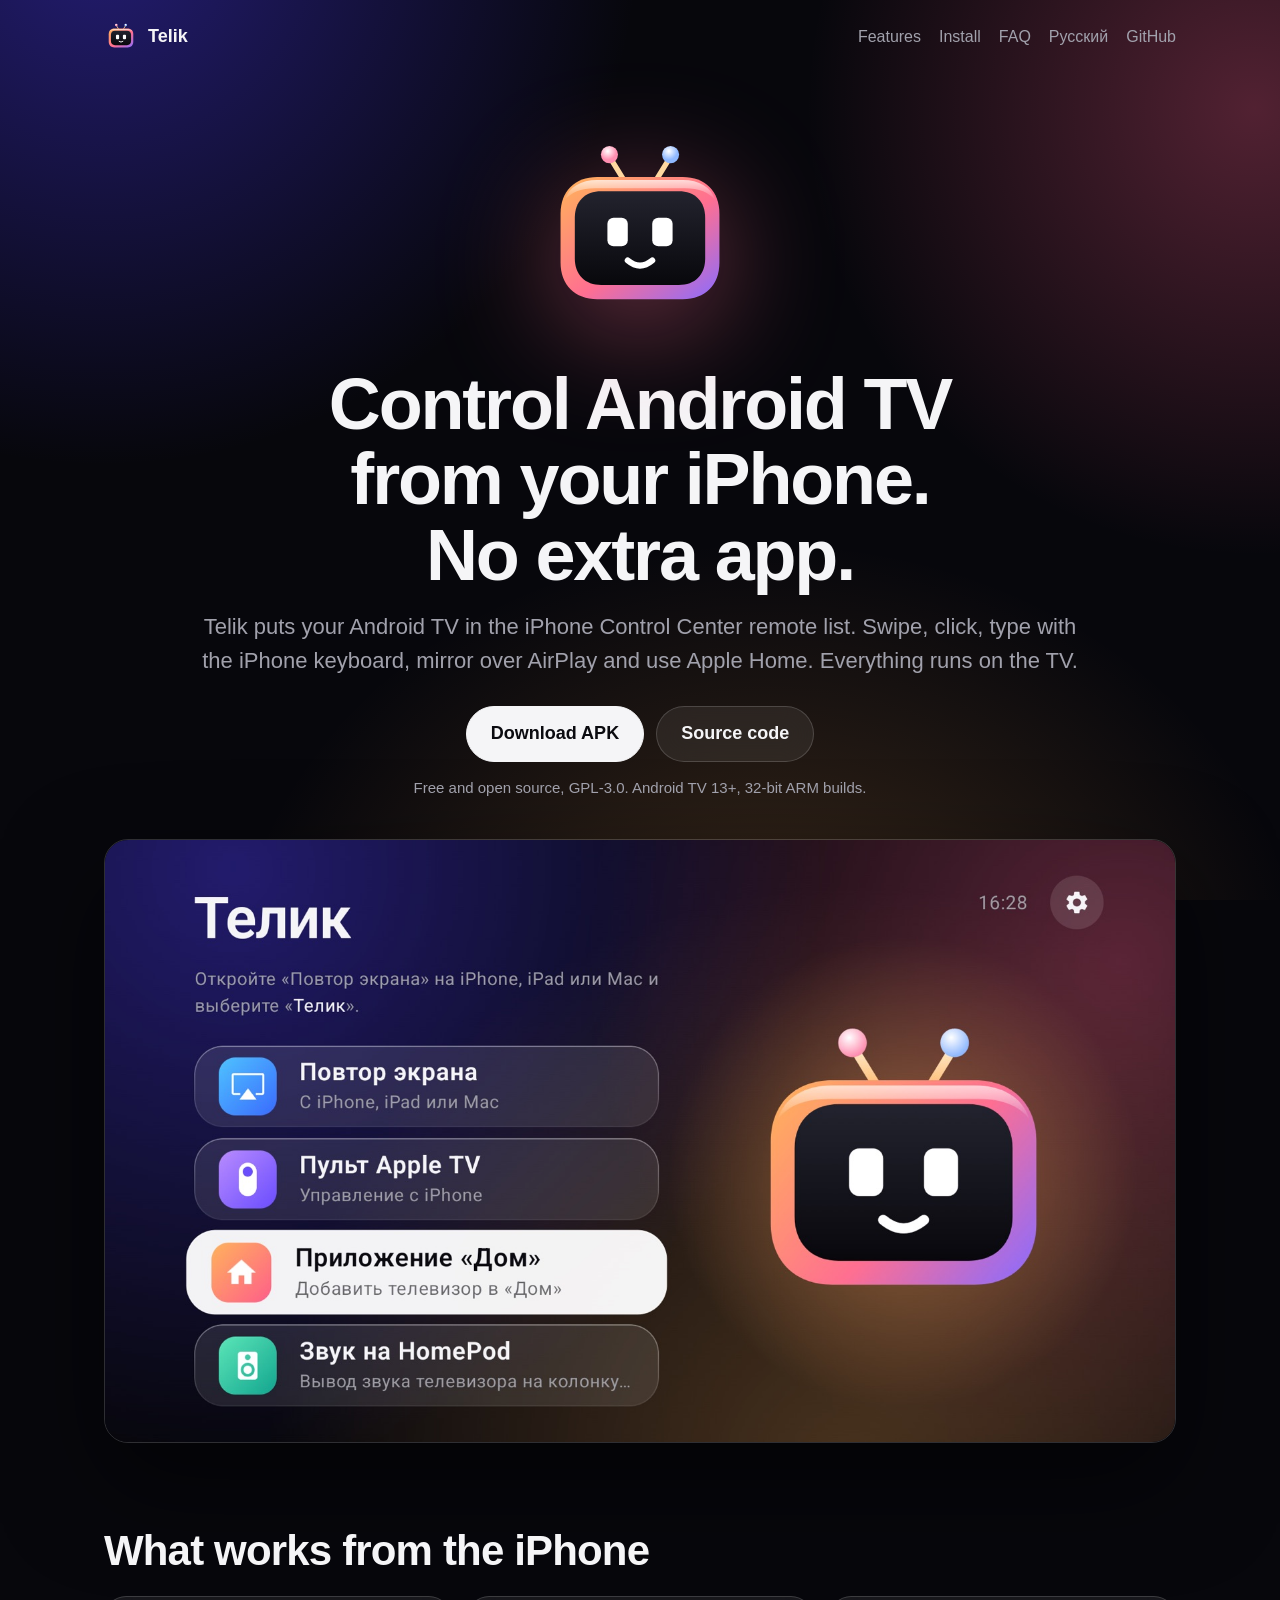
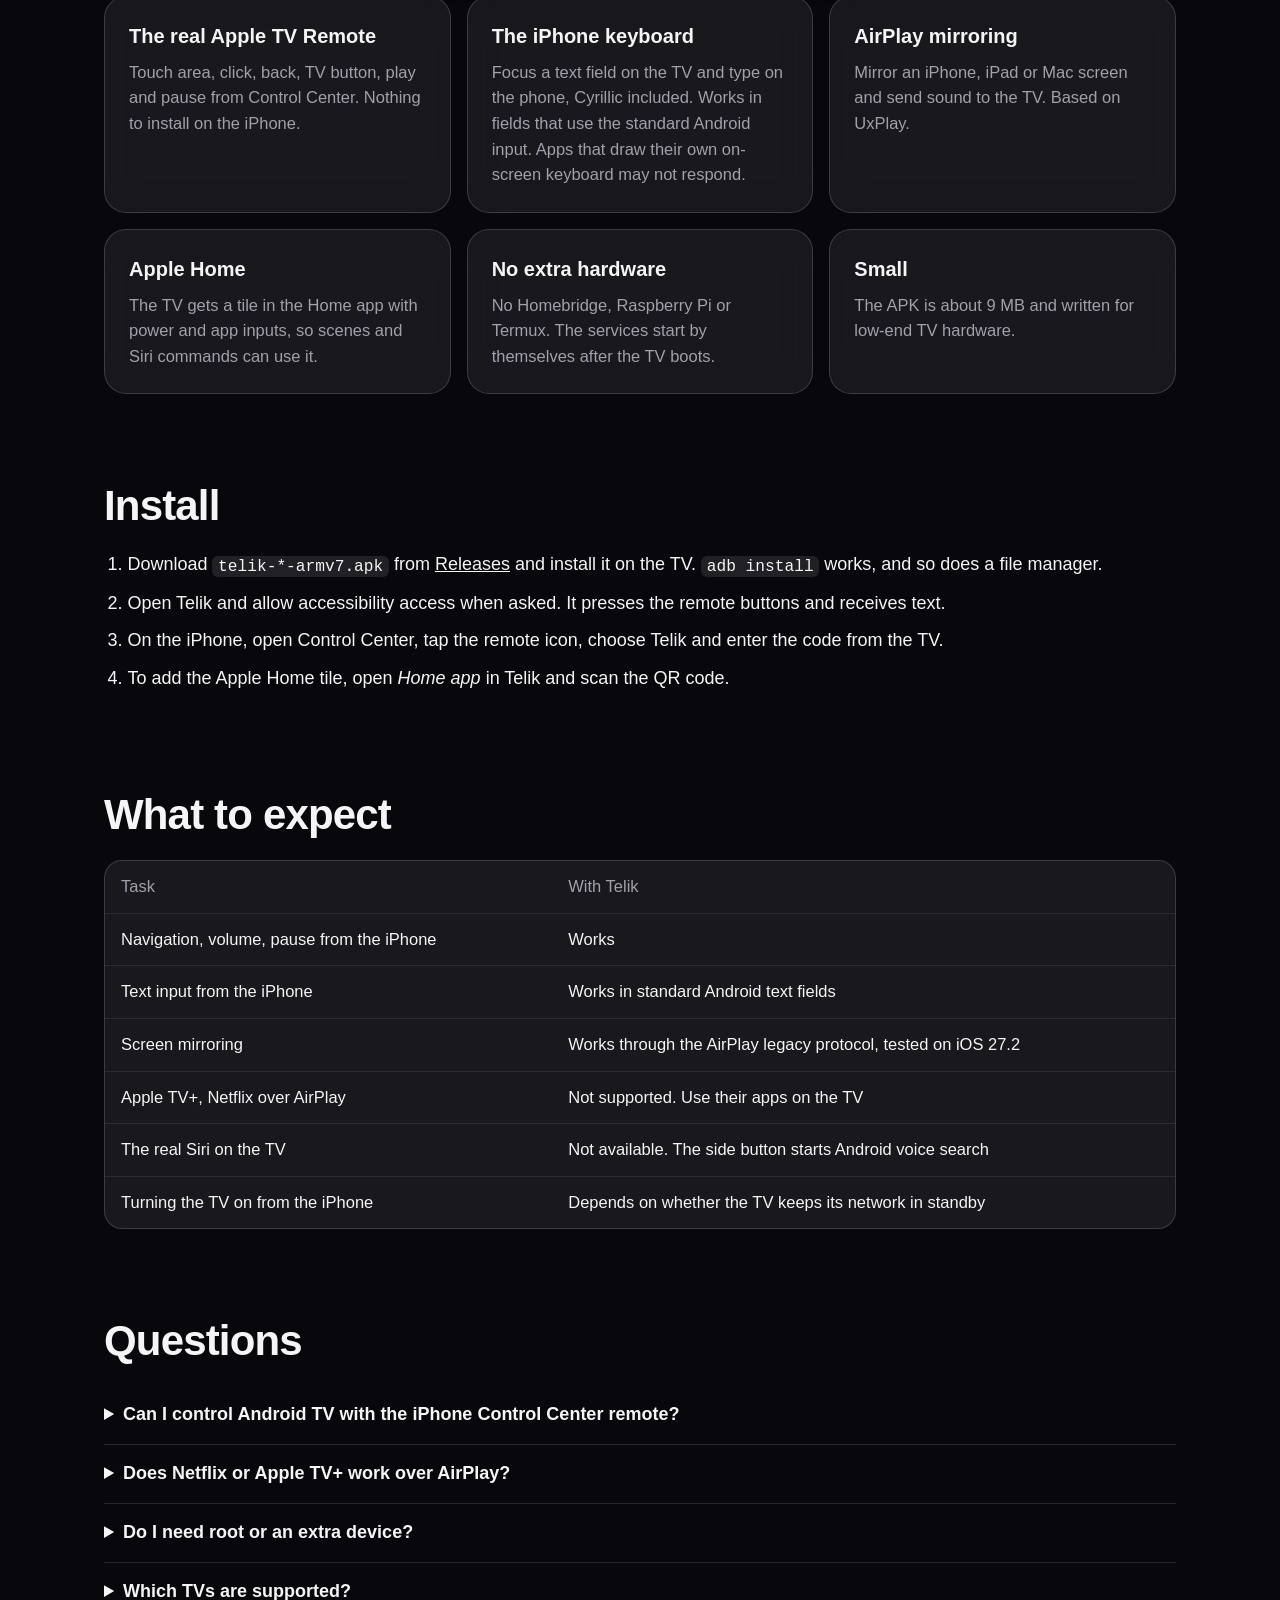
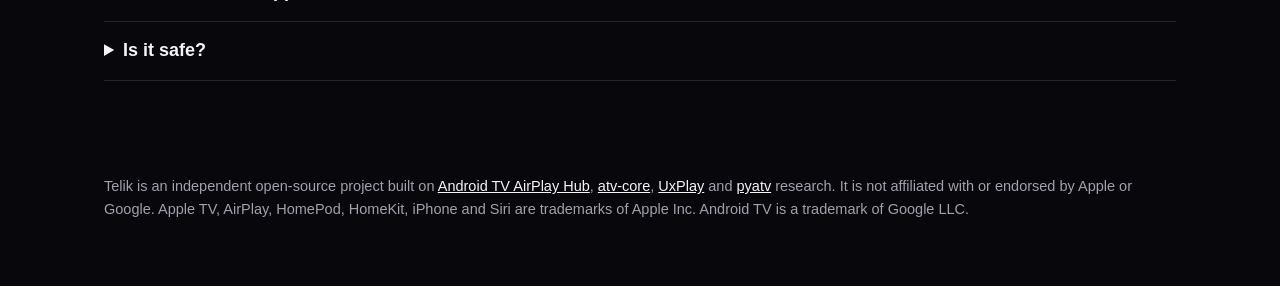
==== site/index.html @ fb1e17ef "feat: add iphone keyboard and apple home server The app receives iPhone keyboard text. A Kotlin serv" ====
<!doctype html>
<html lang="en">
<head>
<meta charset="utf-8">
<meta name="viewport" content="width=device-width, initial-scale=1">
<title>Telik: control Android TV from iPhone with the built-in Apple TV Remote</title>
<meta name="description" content="Free open-source Android TV app. Use the iPhone Control Center remote, type with the iPhone keyboard, mirror your screen over AirPlay and add the TV to Apple Home. Runs entirely on the TV, no extra hardware.">
<link rel="canonical" href="https://andrewkomkov.github.io/telik/">
<link rel="alternate" hreflang="en" href="https://andrewkomkov.github.io/telik/">
<link rel="alternate" hreflang="ru" href="https://andrewkomkov.github.io/telik/ru/">
<link rel="alternate" hreflang="x-default" href="https://andrewkomkov.github.io/telik/">
<link rel="icon" href="assets/mascot.svg" type="image/svg+xml">
<meta name="theme-color" content="#07070c">
<meta property="og:type" content="website">
<meta property="og:title" content="Telik: iPhone remote, keyboard, AirPlay and Apple Home for Android TV">
<meta property="og:description" content="One free app on the TV. No Apple TV box, no server, no iPhone app.">
<meta property="og:url" content="https://andrewkomkov.github.io/telik/">
<meta property="og:image" content="https://andrewkomkov.github.io/telik/assets/home.jpg">
<meta name="twitter:card" content="summary_large_image">
<link rel="stylesheet" href="style.css">
<script type="application/ld+json">
{
  "@context": "https://schema.org",
  "@graph": [
    {
      "@type": "SoftwareApplication",
      "name": "Telik",
      "applicationCategory": "UtilitiesApplication",
      "operatingSystem": "Android TV 13 or newer",
      "description": "Control Android TV with the built-in iPhone Apple TV Remote and keyboard, mirror over AirPlay and add the TV to Apple Home.",
      "url": "https://andrewkomkov.github.io/telik/",
      "downloadUrl": "https://github.com/andrewkomkov/telik/releases/latest",
      "license": "https://www.gnu.org/licenses/gpl-3.0.html",
      "offers": { "@type": "Offer", "price": "0", "priceCurrency": "USD" }
    },
    {
      "@type": "FAQPage",
      "mainEntity": [
        {
          "@type": "Question",
          "name": "Can I control Android TV with the iPhone Control Center remote?",
          "acceptedAnswer": { "@type": "Answer", "text": "Yes. Telik makes the TV appear in the Apple TV Remote list in iPhone Control Center. Pair once with the code on the TV screen." }
        },
        {
          "@type": "Question",
          "name": "Does Netflix or Apple TV+ work over AirPlay?",
          "acceptedAnswer": { "@type": "Answer", "text": "No. Telik does not decrypt protected video. Open those services in their own apps on the TV and control them from the iPhone remote." }
        },
        {
          "@type": "Question",
          "name": "Do I need root or an extra device?",
          "acceptedAnswer": { "@type": "Answer", "text": "No. The app runs on the TV without root, a server, Homebridge or an iPhone app." }
        }
      ]
    }
  ]
}
</script>
</head>
<body>
<div class="wrap">
  <header class="top">
    <a class="brand" href="./"><img src="assets/mascot.svg" alt="" width="34" height="34">Telik</a>
    <nav aria-label="Main">
      <a class="optional" href="#features">Features</a>
      <a class="optional" href="#install">Install</a>
      <a class="optional" href="#faq">FAQ</a>
      <a href="ru/" hreflang="ru" lang="ru">Русский</a>
      <a href="https://github.com/andrewkomkov/telik">GitHub</a>
    </nav>
  </header>

  <main>
    <div class="hero">
      <img class="mascot" src="assets/mascot.svg" alt="Telik, a smiling TV with two antennas" width="220" height="220">
      <h1>Control Android TV from your iPhone. No extra app.</h1>
      <p class="lead">Telik puts your Android TV in the iPhone Control Center remote list. Swipe, click, type with the iPhone keyboard, mirror over AirPlay and use Apple Home. Everything runs on the TV.</p>
      <div class="cta">
        <a class="button primary" href="https://github.com/andrewkomkov/telik/releases/latest">Download APK</a>
        <a class="button" href="https://github.com/andrewkomkov/telik">Source code</a>
      </div>
      <p class="note">Free and open source, GPL-3.0. Android TV 13+, 32-bit ARM builds.</p>
      <img class="shot" src="assets/home.jpg" alt="Telik home screen on a TV: Screen Mirroring, Apple TV Remote, Home app and HomePod sound" width="1600" height="900">
    </div>

    <section id="features">
      <h2>What works from the iPhone</h2>
      <div class="grid">
        <article class="card"><h3>The real Apple TV Remote</h3><p>Touch area, click, back, TV button, play and pause from Control Center. Nothing to install on the iPhone.</p></article>
        <article class="card"><h3>The iPhone keyboard</h3><p>Focus a text field on the TV and type on the phone, Cyrillic included. Works in fields that use the standard Android input. Apps that draw their own on-screen keyboard may not respond.</p></article>
        <article class="card"><h3>AirPlay mirroring</h3><p>Mirror an iPhone, iPad or Mac screen and send sound to the TV. Based on UxPlay.</p></article>
        <article class="card"><h3>Apple Home</h3><p>The TV gets a tile in the Home app with power and app inputs, so scenes and Siri commands can use it.</p></article>
        <article class="card"><h3>No extra hardware</h3><p>No Homebridge, Raspberry Pi or Termux. The services start by themselves after the TV boots.</p></article>
        <article class="card"><h3>Small</h3><p>The APK is about 9&nbsp;MB and written for low-end TV hardware.</p></article>
      </div>
    </section>

    <section id="install">
      <h2>Install</h2>
      <ol class="steps">
        <li>Download <code>telik-*-armv7.apk</code> from <a href="https://github.com/andrewkomkov/telik/releases/latest">Releases</a> and install it on the TV. <code>adb install</code> works, and so does a file manager.</li>
        <li>Open Telik and allow accessibility access when asked. It presses the remote buttons and receives text.</li>
        <li>On the iPhone, open Control Center, tap the remote icon, choose Telik and enter the code from the TV.</li>
        <li>To add the Apple Home tile, open <em>Home app</em> in Telik and scan the QR code.</li>
      </ol>
    </section>

    <section id="compare">
      <h2>What to expect</h2>
      <div class="table-scroll">
        <table>
          <thead><tr><th scope="col">Task</th><th scope="col">With Telik</th></tr></thead>
          <tbody>
            <tr><td>Navigation, volume, pause from the iPhone</td><td>Works</td></tr>
            <tr><td>Text input from the iPhone</td><td>Works in standard Android text fields</td></tr>
            <tr><td>Screen mirroring</td><td>Works through the AirPlay legacy protocol, tested on iOS 27.2</td></tr>
            <tr><td>Apple TV+, Netflix over AirPlay</td><td>Not supported. Use their apps on the TV</td></tr>
            <tr><td>The real Siri on the TV</td><td>Not available. The side button starts Android voice search</td></tr>
            <tr><td>Turning the TV on from the iPhone</td><td>Depends on whether the TV keeps its network in standby</td></tr>
          </tbody>
        </table>
      </div>
    </section>

    <section id="faq">
      <h2>Questions</h2>
      <details><summary>Can I control Android TV with the iPhone Control Center remote?</summary><p>Yes. Telik makes the TV appear in the Apple TV Remote list. Pair once with the code on the TV screen.</p></details>
      <details><summary>Does Netflix or Apple TV+ work over AirPlay?</summary><p>No. Telik does not decrypt protected video. Open those services in their own apps on the TV and control them from the iPhone remote.</p></details>
      <details><summary>Do I need root or an extra device?</summary><p>No. The app runs on the TV without root, a server, Homebridge or an iPhone app.</p></details>
      <details><summary>Which TVs are supported?</summary><p>Tested on a 32-bit Dahua 4K TV with Android 14 and an iPhone on iOS 27.2. Other Android TV 13+ models should work, and reports are welcome in the issue tracker.</p></details>
      <details><summary>Is it safe?</summary><p>The source is public. Accessibility access lets the app operate the TV, so install only builds you trust. Telik has no analytics and does not need an account.</p></details>
    </section>
  </main>

  <footer>
    <p>Telik is an independent open-source project built on <a href="https://github.com/henry753951/android-tv-airplay-hub">Android TV AirPlay Hub</a>, <a href="https://github.com/corvofeng/atv-core">atv-core</a>, <a href="https://github.com/FDH2/UxPlay">UxPlay</a> and <a href="https://github.com/postlund/pyatv">pyatv</a> research. It is not affiliated with or endorsed by Apple or Google. Apple TV, AirPlay, HomePod, HomeKit, iPhone and Siri are trademarks of Apple Inc. Android TV is a trademark of Google LLC.</p>
  </footer>
</div>
</body>
</html>
---- site/style.css ----
:root {
  --bg: #07070c;
  --text: #f5f5f7;
  --muted: #a1a1ac;
  --glass: rgb(255 255 255 / 7%);
  --edge: rgb(255 255 255 / 16%);
  --accent: #ff6f91;
}

* { box-sizing: border-box; }

html { scroll-behavior: smooth; }

body {
  margin: 0;
  background:
    radial-gradient(60vw 60vw at 8% -8%, rgb(74 58 255 / 42%), transparent 70%),
    radial-gradient(50vw 50vw at 98% 12%, rgb(255 94 138 / 30%), transparent 70%),
    radial-gradient(60vw 50vw at 60% 110%, rgb(255 170 77 / 22%), transparent 70%),
    var(--bg);
  background-attachment: fixed;
  color: var(--text);
  font: 400 18px/1.55 -apple-system, BlinkMacSystemFont, "SF Pro Text", "Inter", "Segoe UI", Roboto, sans-serif;
  -webkit-font-smoothing: antialiased;
}

a { color: inherit; }

.wrap { width: min(1120px, 100%); margin: 0 auto; padding: 0 24px; }

header.top {
  display: flex;
  align-items: center;
  justify-content: space-between;
  gap: 16px;
  padding: 20px 0;
}

.brand { display: flex; align-items: center; gap: 10px; font-weight: 650; text-decoration: none; }
.brand img { width: 34px; height: 34px; }

.top nav { display: flex; gap: 18px; color: var(--muted); font-size: 16px; }
.top nav a { text-decoration: none; }
.top nav a:hover, .top nav a:focus-visible { color: var(--text); }

.hero { padding: 48px 0 32px; text-align: center; }
.hero .mascot { width: min(220px, 50vw); filter: drop-shadow(0 24px 60px rgb(255 111 145 / 45%)); }

h1 {
  margin: 16px auto 16px;
  max-width: 17ch;
  font-size: clamp(38px, 7vw, 72px);
  line-height: 1.05;
  font-weight: 700;
  letter-spacing: -0.03em;
  text-wrap: balance;
}

.lead { max-width: 40em; margin: 0 auto 28px; color: var(--muted); font-size: clamp(18px, 2.3vw, 22px); text-wrap: pretty; }

.cta { display: flex; flex-wrap: wrap; justify-content: center; gap: 12px; }

.button {
  display: inline-block;
  padding: 13px 24px;
  border-radius: 999px;
  border: 1px solid var(--edge);
  background: var(--glass);
  font-weight: 600;
  text-decoration: none;
  backdrop-filter: blur(16px);
}

.button.primary { background: var(--text); border-color: var(--text); color: #0b0b10; }
.button:hover, .button:focus-visible { transform: scale(1.03); }

.note { margin-top: 14px; color: var(--muted); font-size: 15px; }

.shot {
  display: block;
  width: 100%;
  height: auto;
  margin: 40px 0 8px;
  border-radius: 24px;
  border: 1px solid var(--edge);
  box-shadow: 0 40px 100px rgb(0 0 0 / 55%);
}

section { padding: 44px 0; }

h2 { margin: 0 0 22px; font-size: clamp(28px, 4vw, 42px); line-height: 1.12; letter-spacing: -0.02em; text-wrap: balance; }

.grid { display: grid; grid-template-columns: repeat(auto-fit, minmax(270px, 1fr)); gap: 16px; }

.card {
  padding: 24px;
  border: 1px solid var(--edge);
  border-radius: 22px;
  background: var(--glass);
  backdrop-filter: blur(20px);
}

.card h3 { margin: 0 0 8px; font-size: 20px; }
.card p { margin: 0; color: var(--muted); font-size: 16.500px; }

ol.steps { padding-left: 1.3em; margin: 0; }
ol.steps li { margin-bottom: 10px; }

table { width: 100%; border-collapse: collapse; font-size: 16.500px; }
.table-scroll { overflow-x: auto; border: 1px solid var(--edge); border-radius: 18px; background: var(--glass); }
th, td { padding: 13px 16px; text-align: left; border-bottom: 1px solid rgb(255 255 255 / 9%); vertical-align: top; }
tr:last-child td { border-bottom: 0; }
th { color: var(--muted); font-weight: 500; }

details { padding: 15px 0; border-bottom: 1px solid rgb(255 255 255 / 12%); }
summary { cursor: pointer; font-weight: 600; }
details p { margin: 10px 0 0; color: var(--muted); }

code { padding: 0.1em 0.35em; border-radius: 6px; background: rgb(255 255 255 / 10%); font-size: 0.9em; overflow-wrap: anywhere; }

footer { padding: 36px 0 52px; color: var(--muted); font-size: 14.500px; }
footer a { color: var(--text); }

@media (prefers-reduced-motion: reduce) {
  html { scroll-behavior: auto; }
  .button:hover, .button:focus-visible { transform: none; }
}

@media (max-width: 560px) {
  .top nav a.optional { display: none; }
  body { font-size: 17px; }
}
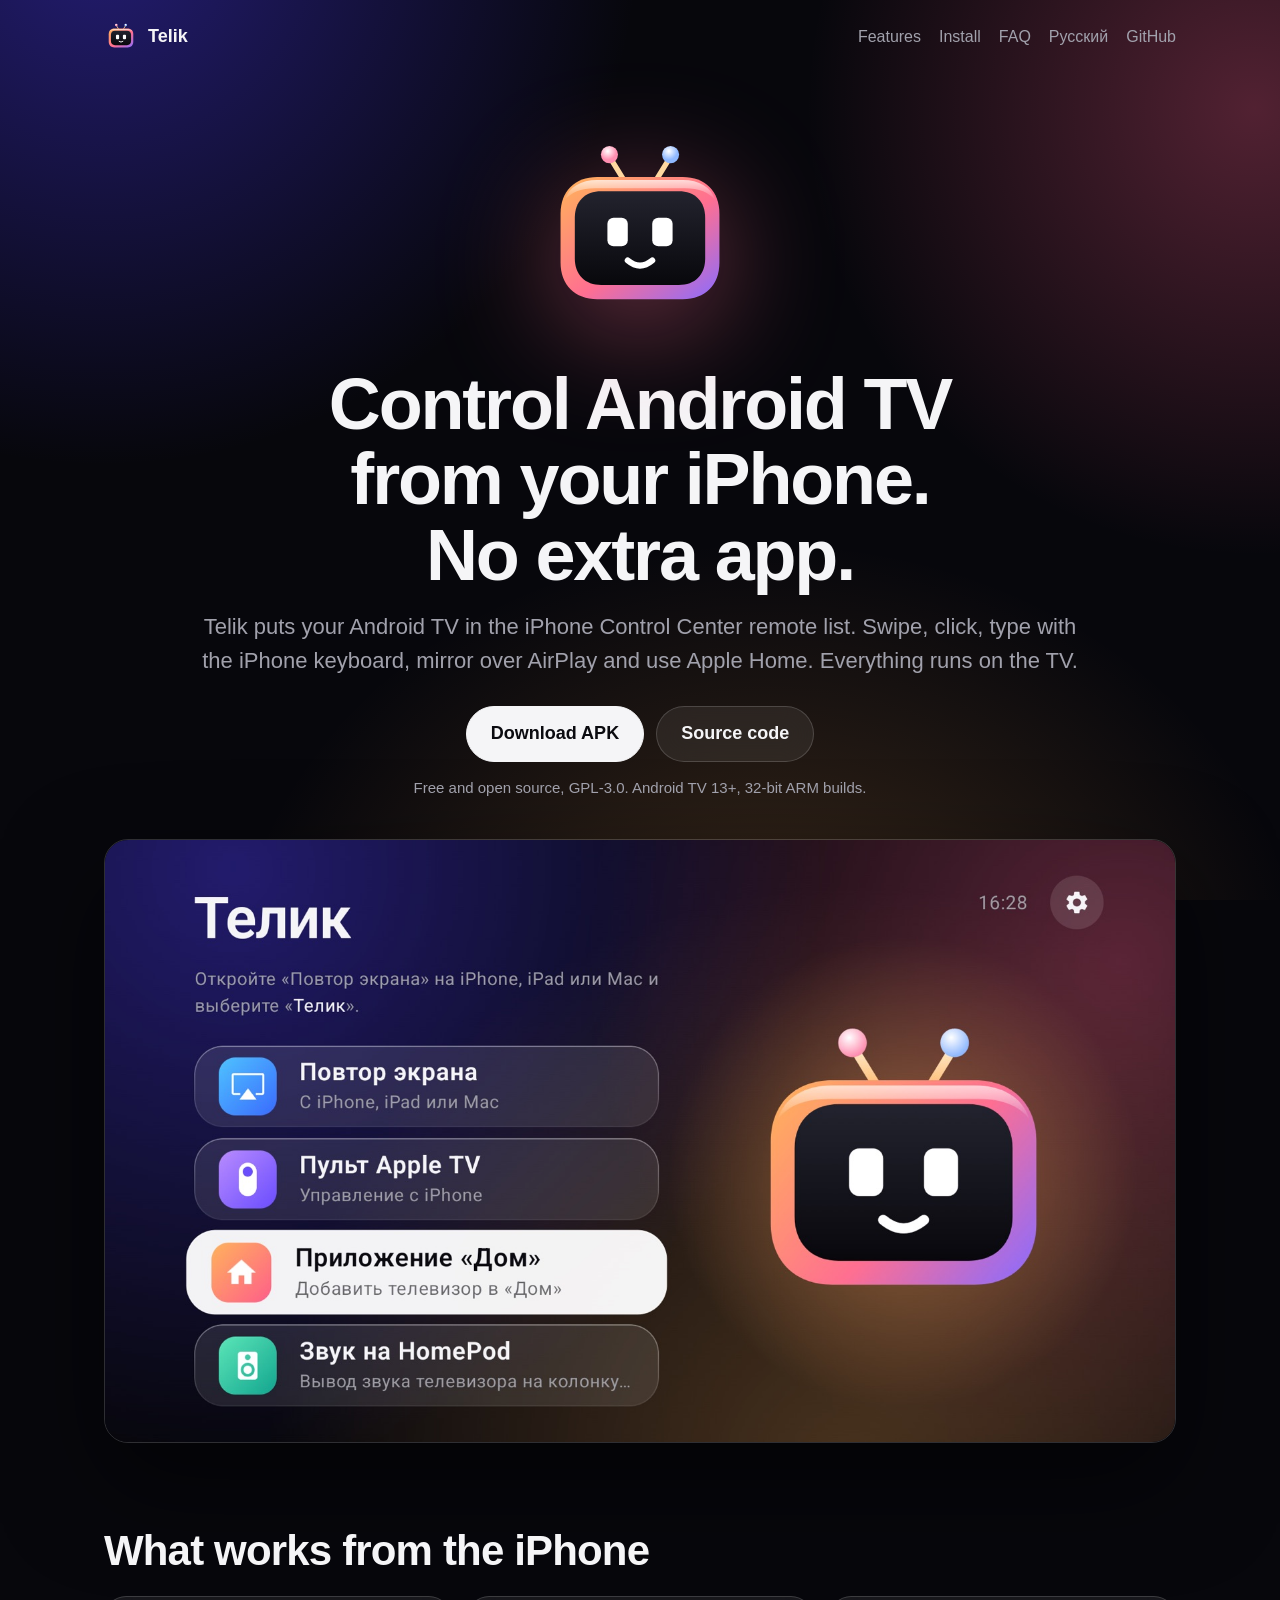
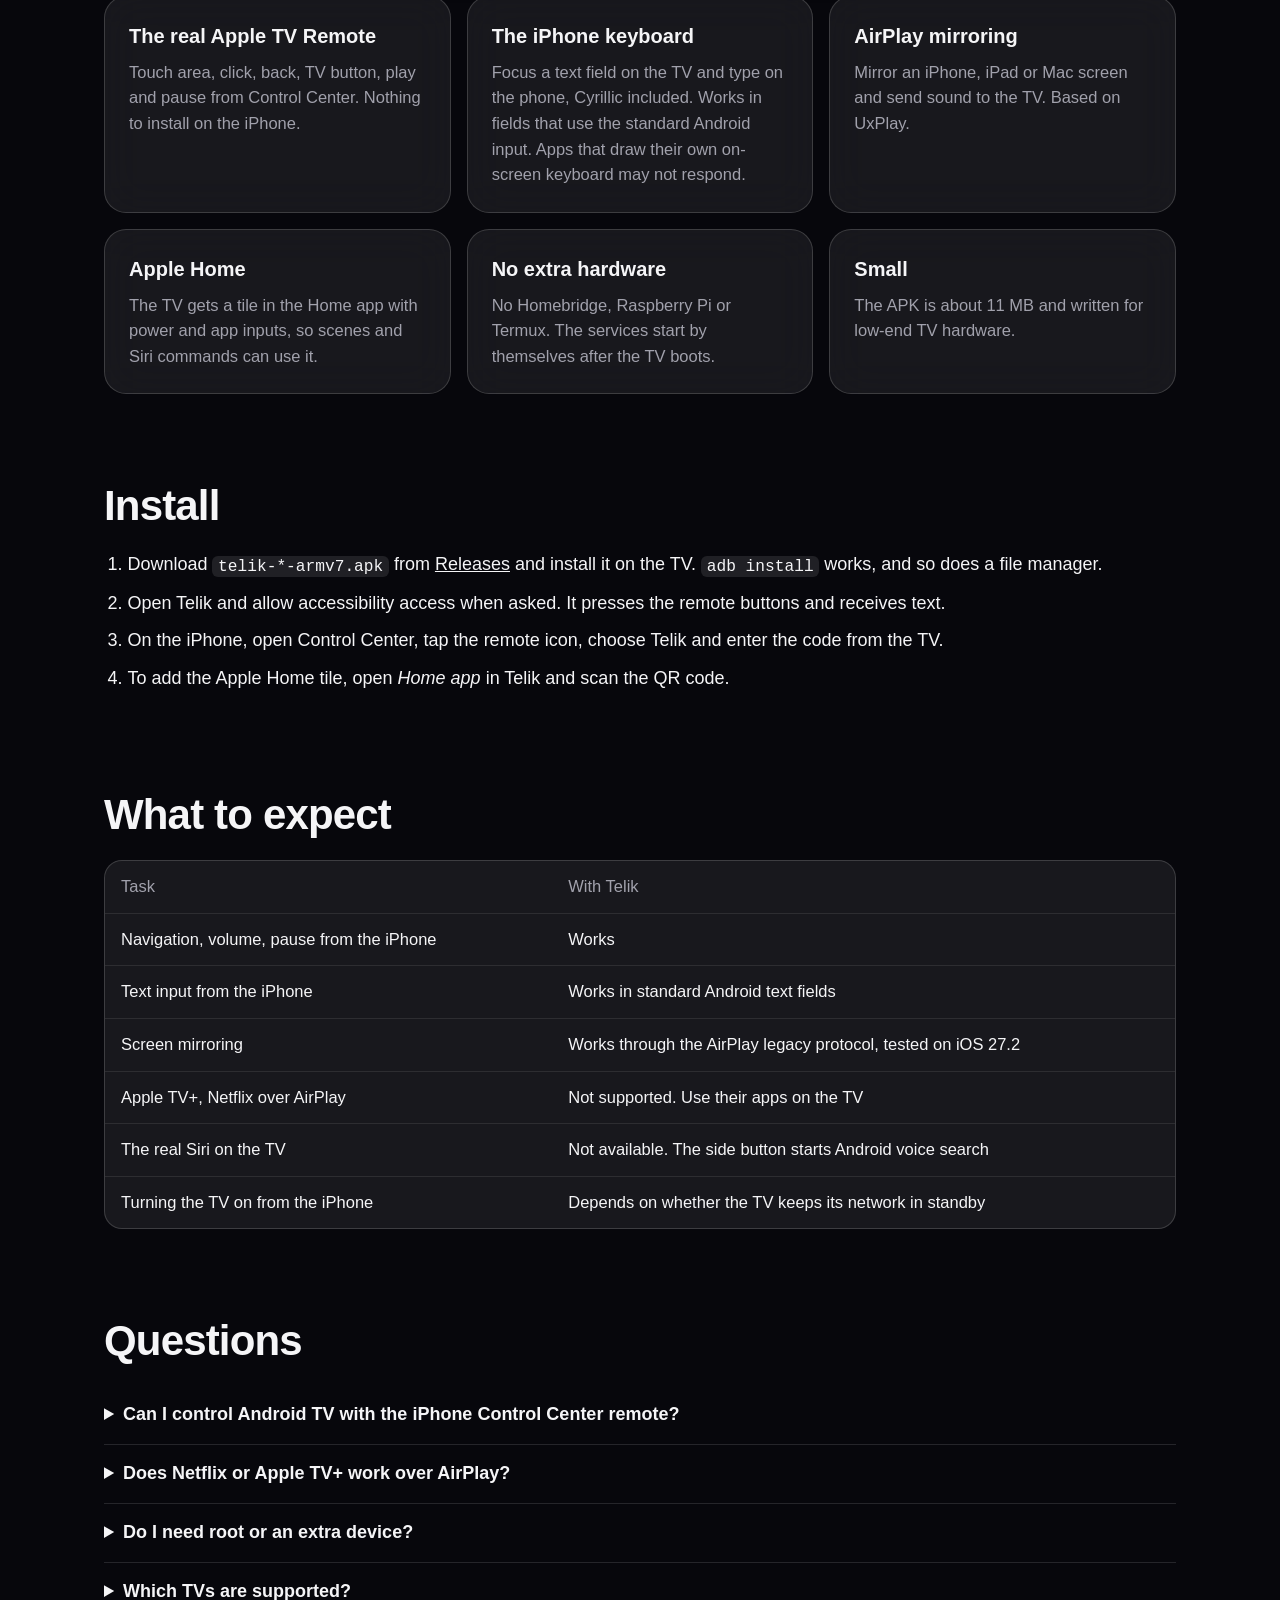
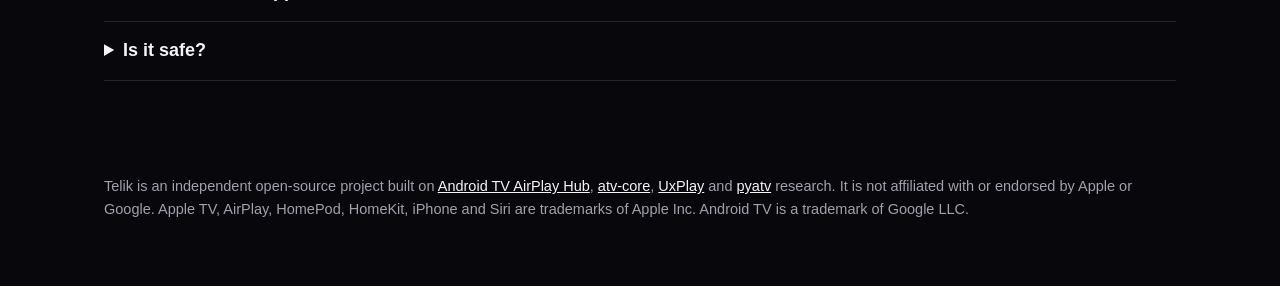
==== commit b7c3731e: "docs: add airplay 2 plan and f-droid recipe The site now shows the correct APK size. The plan is in " ====
--- a/site/index.html
+++ b/site/index.html
@@ -91,7 +91,7 @@
         <article class="card"><h3>AirPlay mirroring</h3><p>Mirror an iPhone, iPad or Mac screen and send sound to the TV. Based on UxPlay.</p></article>
         <article class="card"><h3>Apple Home</h3><p>The TV gets a tile in the Home app with power and app inputs, so scenes and Siri commands can use it.</p></article>
         <article class="card"><h3>No extra hardware</h3><p>No Homebridge, Raspberry Pi or Termux. The services start by themselves after the TV boots.</p></article>
-        <article class="card"><h3>Small</h3><p>The APK is about 9&nbsp;MB and written for low-end TV hardware.</p></article>
+        <article class="card"><h3>Small</h3><p>The APK is about 11&nbsp;MB and written for low-end TV hardware.</p></article>
       </div>
     </section>
 
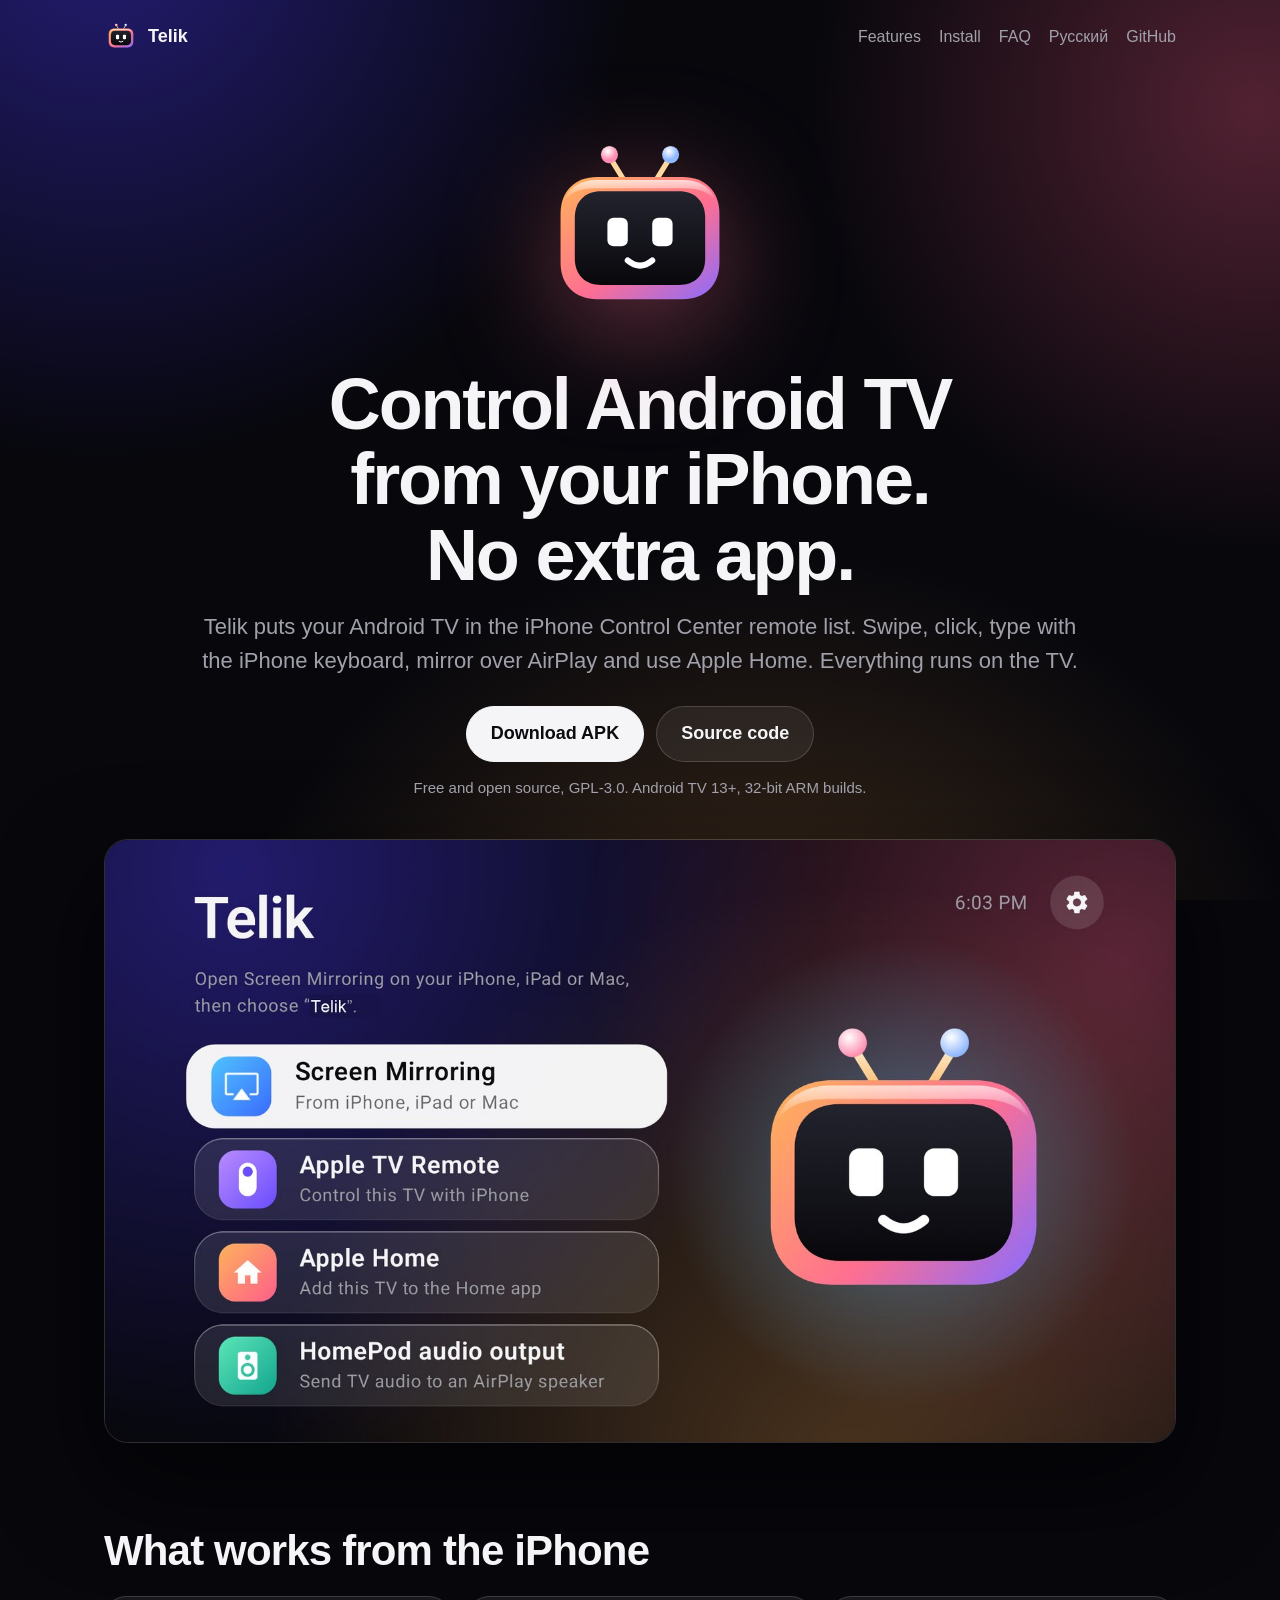
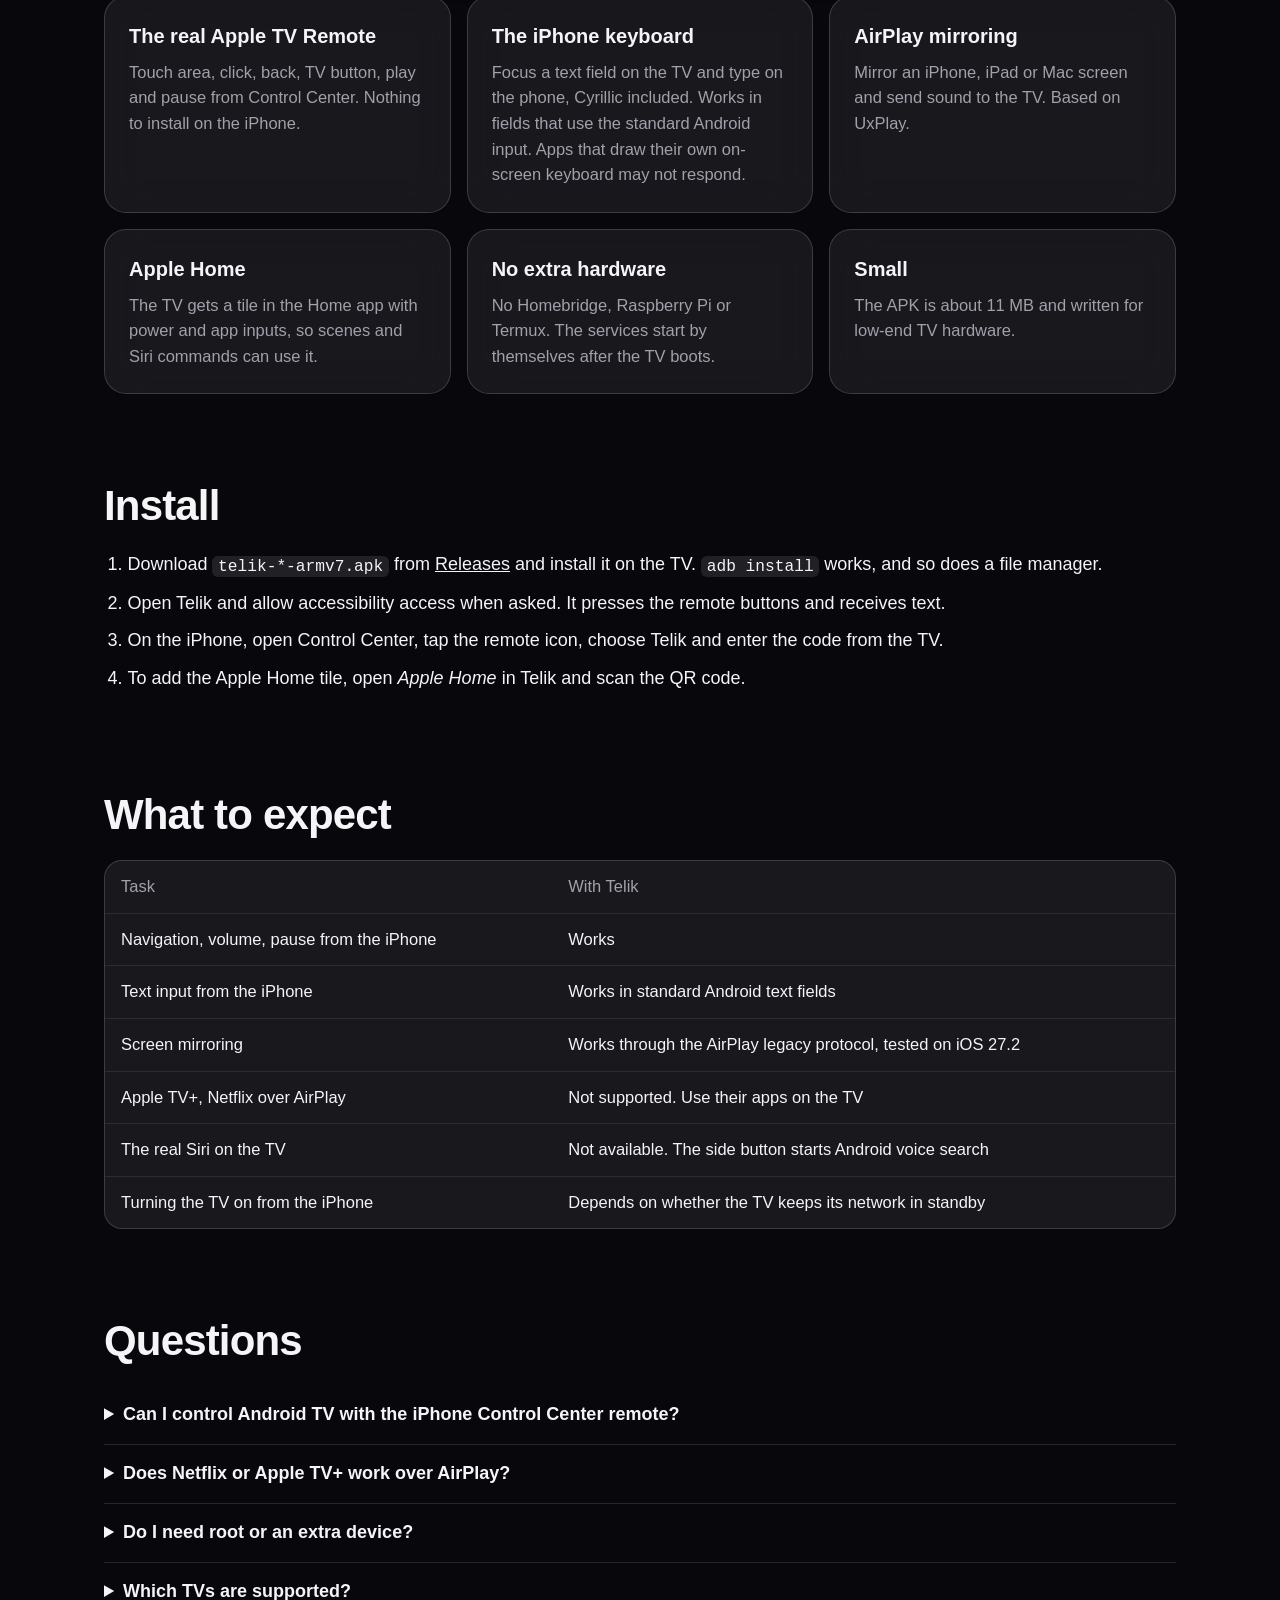
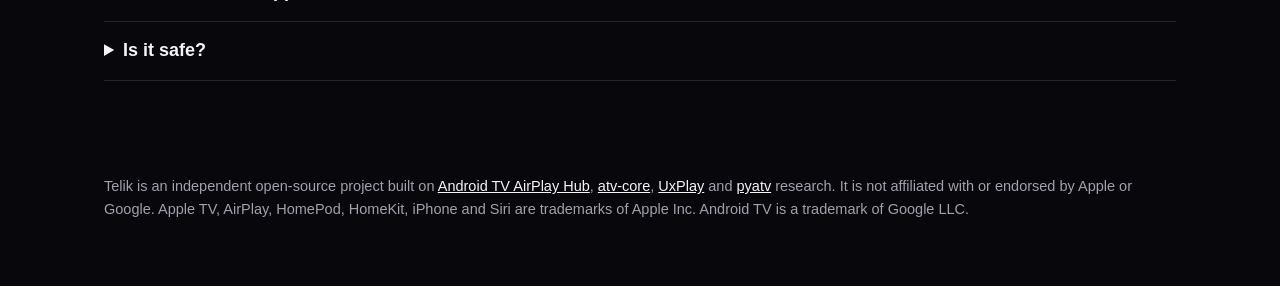
==== commit 23879850: "docs: use a screenshot for each site language" ====
--- a/site/index.html
+++ b/site/index.html
@@ -101,7 +101,7 @@
         <li>Download <code>telik-*-armv7.apk</code> from <a href="https://github.com/andrewkomkov/telik/releases/latest">Releases</a> and install it on the TV. <code>adb install</code> works, and so does a file manager.</li>
         <li>Open Telik and allow accessibility access when asked. It presses the remote buttons and receives text.</li>
         <li>On the iPhone, open Control Center, tap the remote icon, choose Telik and enter the code from the TV.</li>
-        <li>To add the Apple Home tile, open <em>Home app</em> in Telik and scan the QR code.</li>
+        <li>To add the Apple Home tile, open <em>Apple Home</em> in Telik and scan the QR code.</li>
       </ol>
     </section>
 
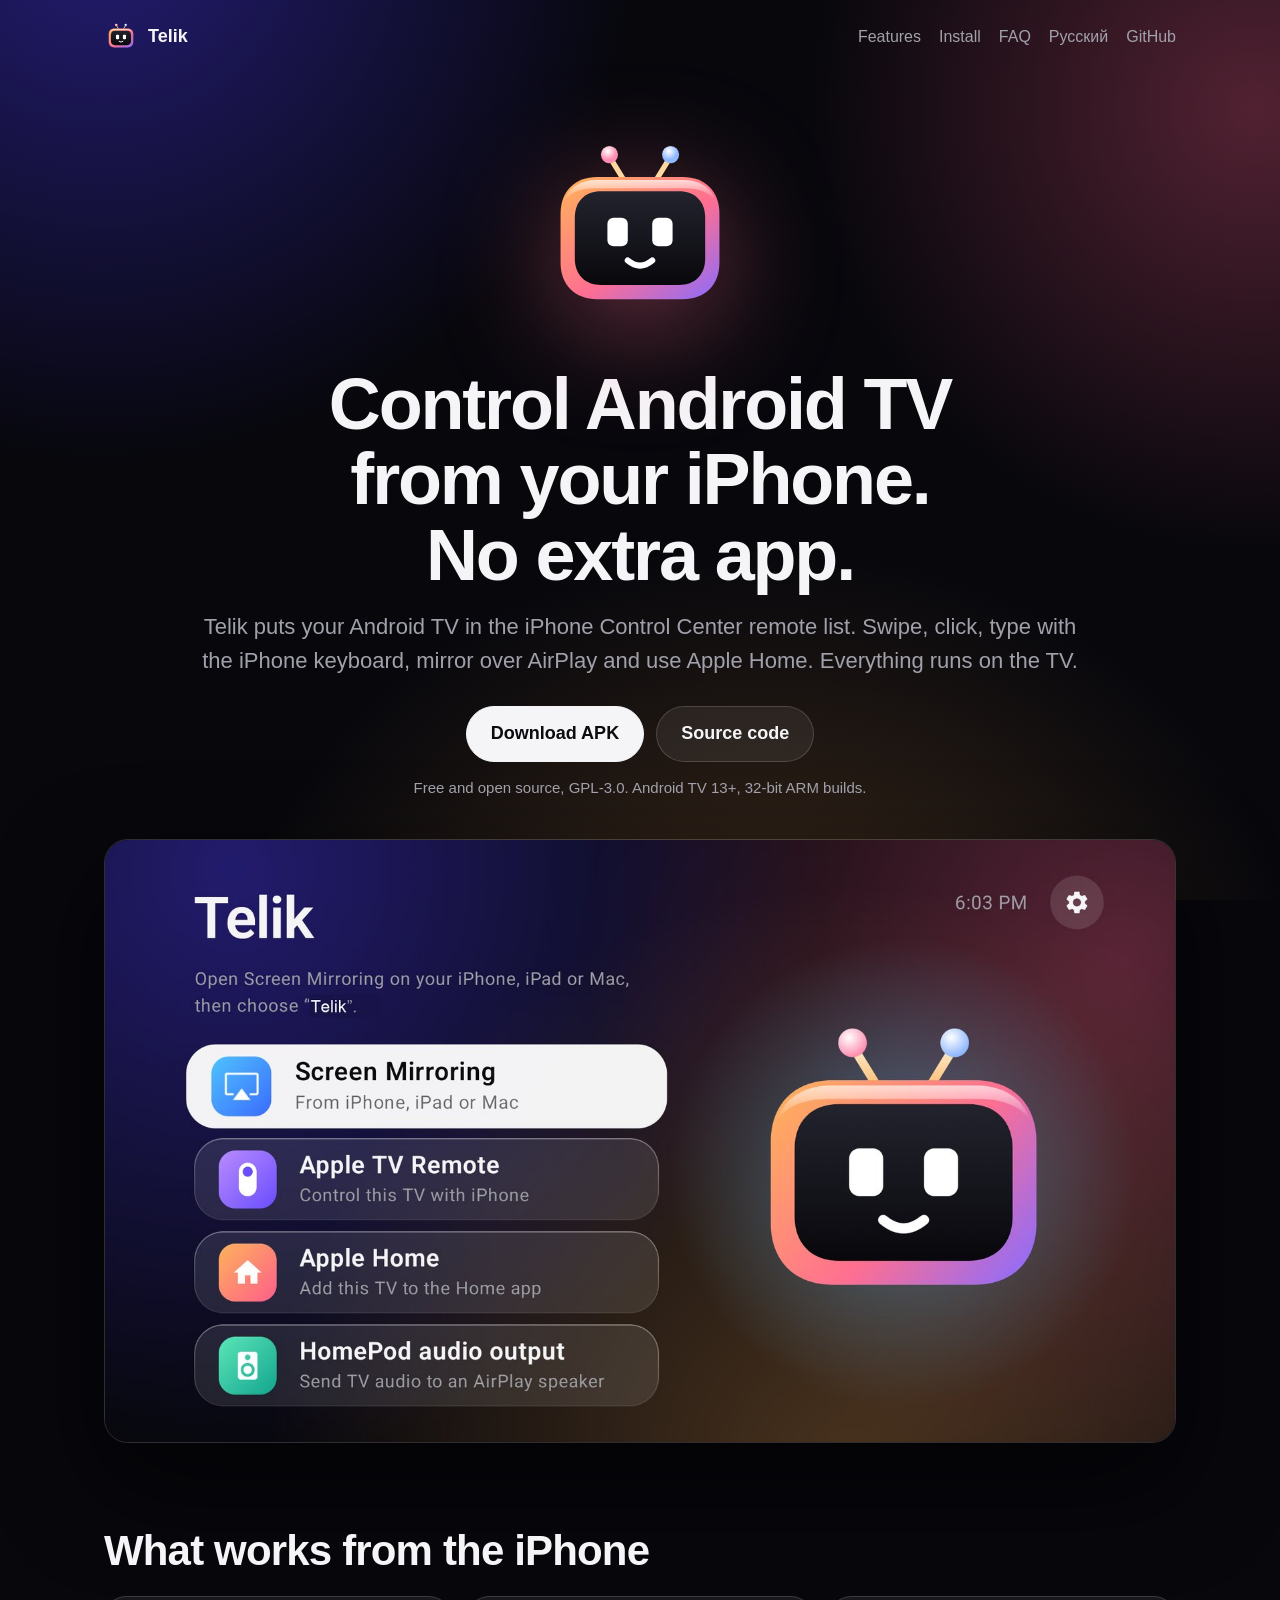
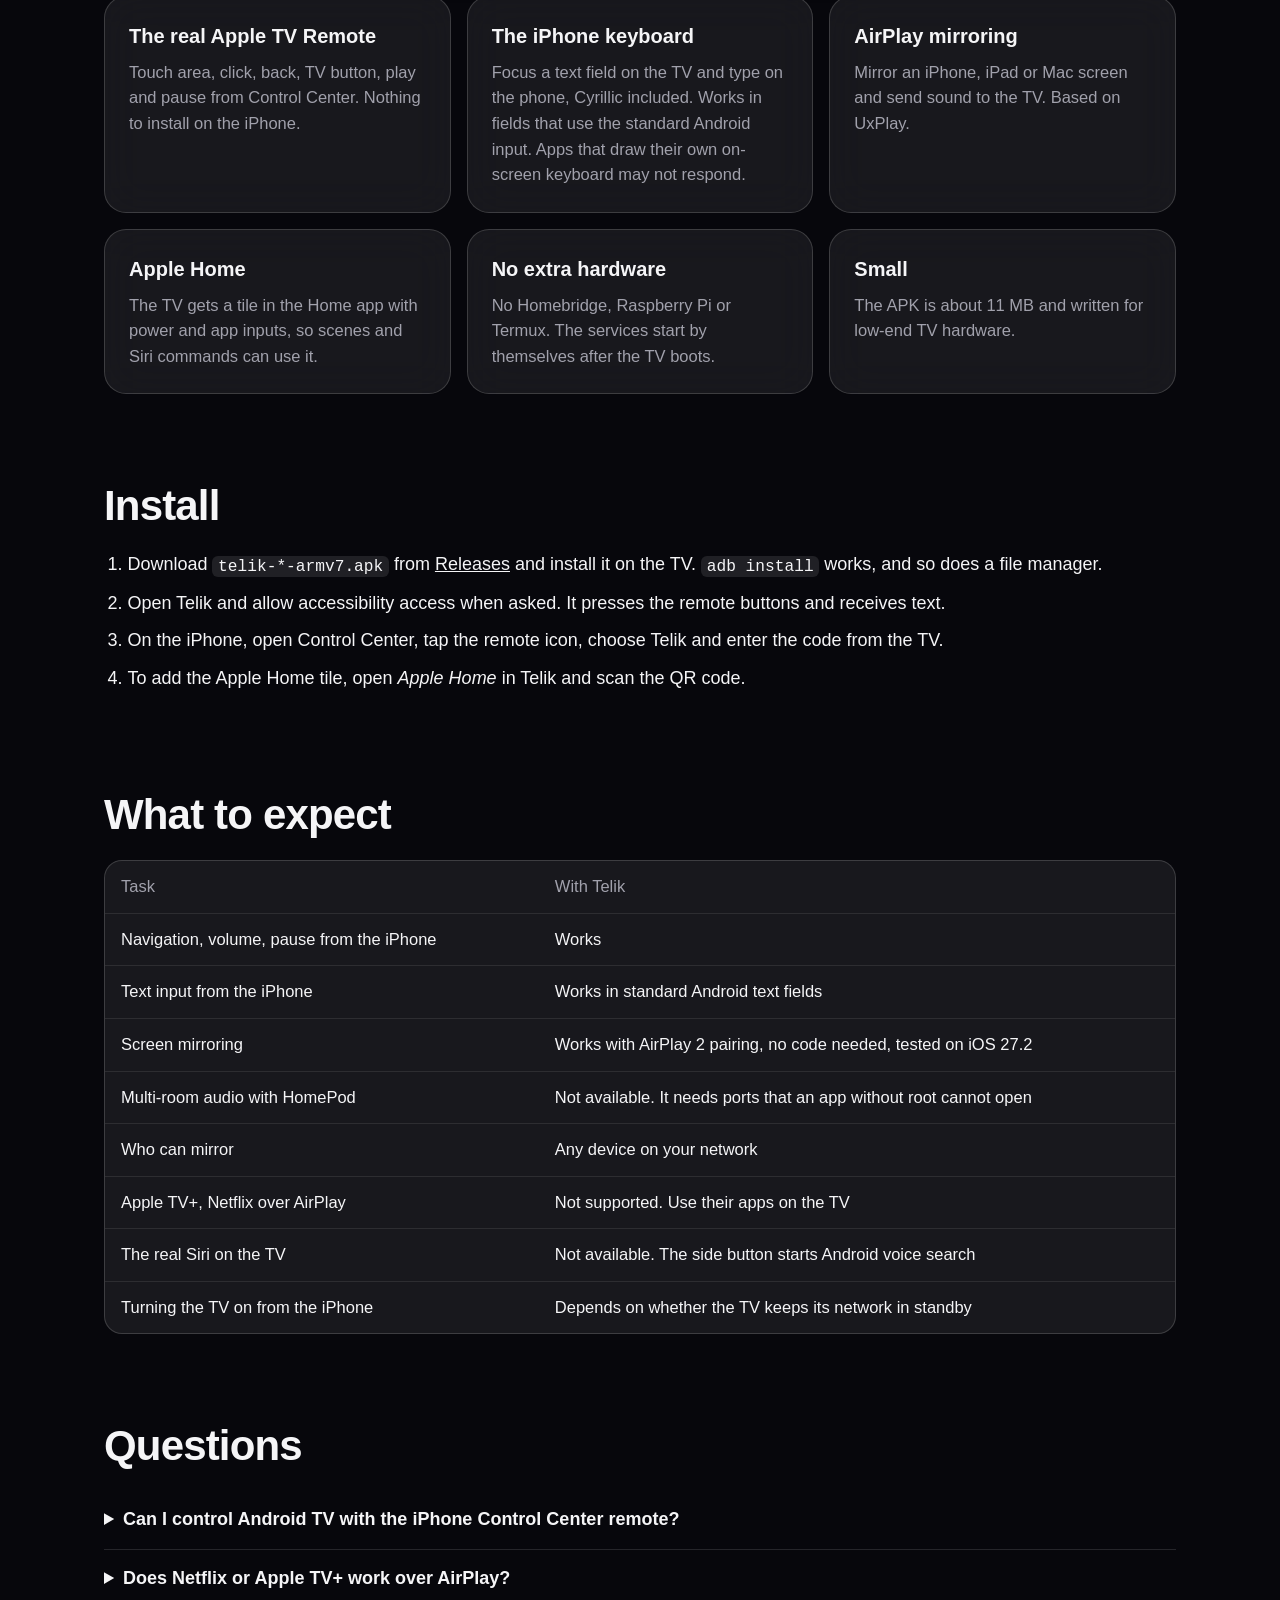
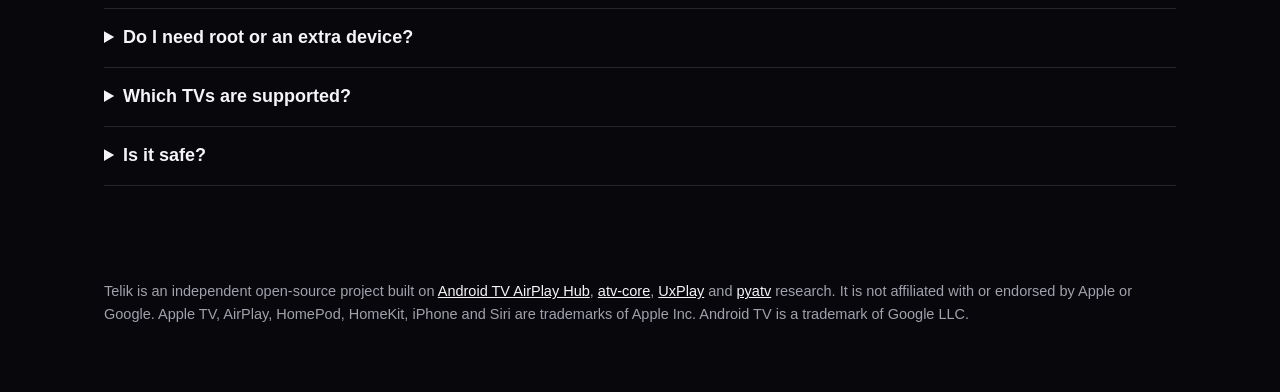
==== commit 97d3c835: "docs: describe airplay 2 for version 2.0.0" ====
--- a/site/index.html
+++ b/site/index.html
@@ -113,7 +113,9 @@
           <tbody>
             <tr><td>Navigation, volume, pause from the iPhone</td><td>Works</td></tr>
             <tr><td>Text input from the iPhone</td><td>Works in standard Android text fields</td></tr>
-            <tr><td>Screen mirroring</td><td>Works through the AirPlay legacy protocol, tested on iOS 27.2</td></tr>
+            <tr><td>Screen mirroring</td><td>Works with AirPlay 2 pairing, no code needed, tested on iOS 27.2</td></tr>
+            <tr><td>Multi-room audio with HomePod</td><td>Not available. It needs ports that an app without root cannot open</td></tr>
+            <tr><td>Who can mirror</td><td>Any device on your network</td></tr>
             <tr><td>Apple TV+, Netflix over AirPlay</td><td>Not supported. Use their apps on the TV</td></tr>
             <tr><td>The real Siri on the TV</td><td>Not available. The side button starts Android voice search</td></tr>
             <tr><td>Turning the TV on from the iPhone</td><td>Depends on whether the TV keeps its network in standby</td></tr>
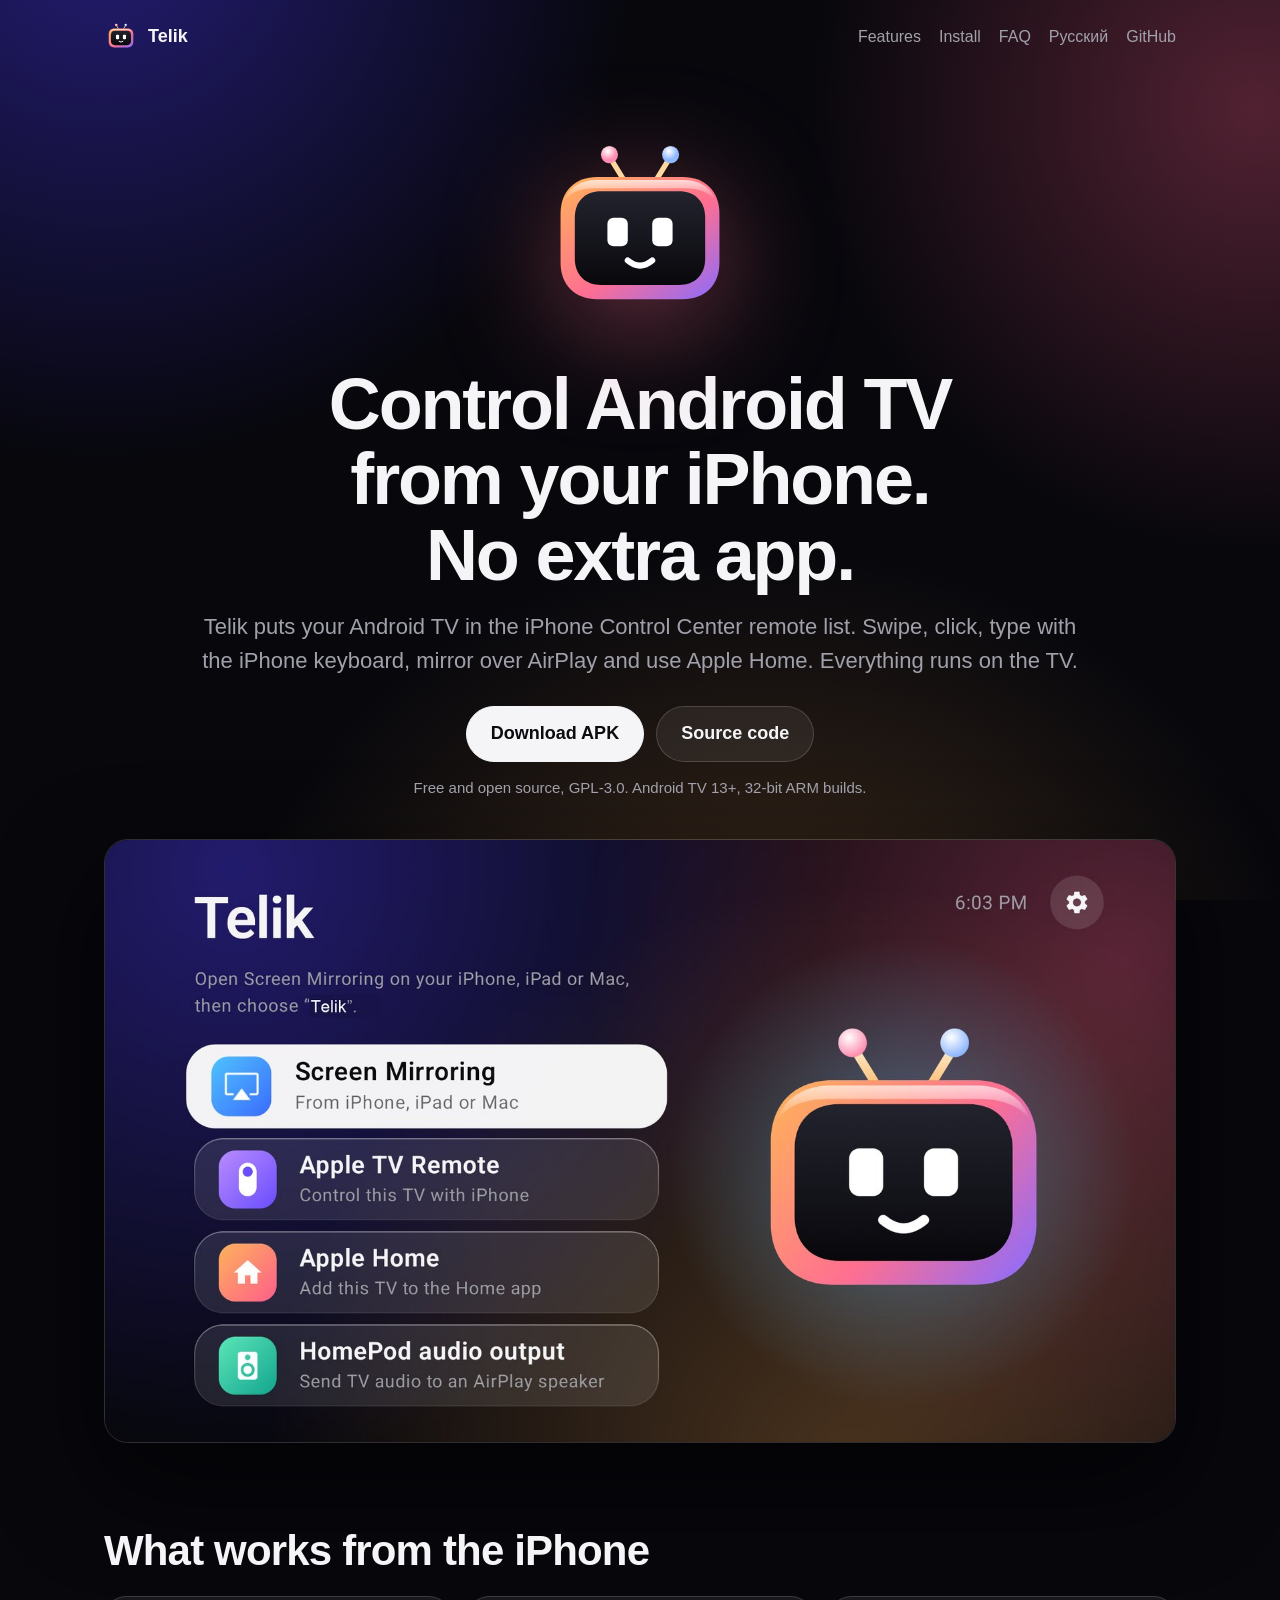
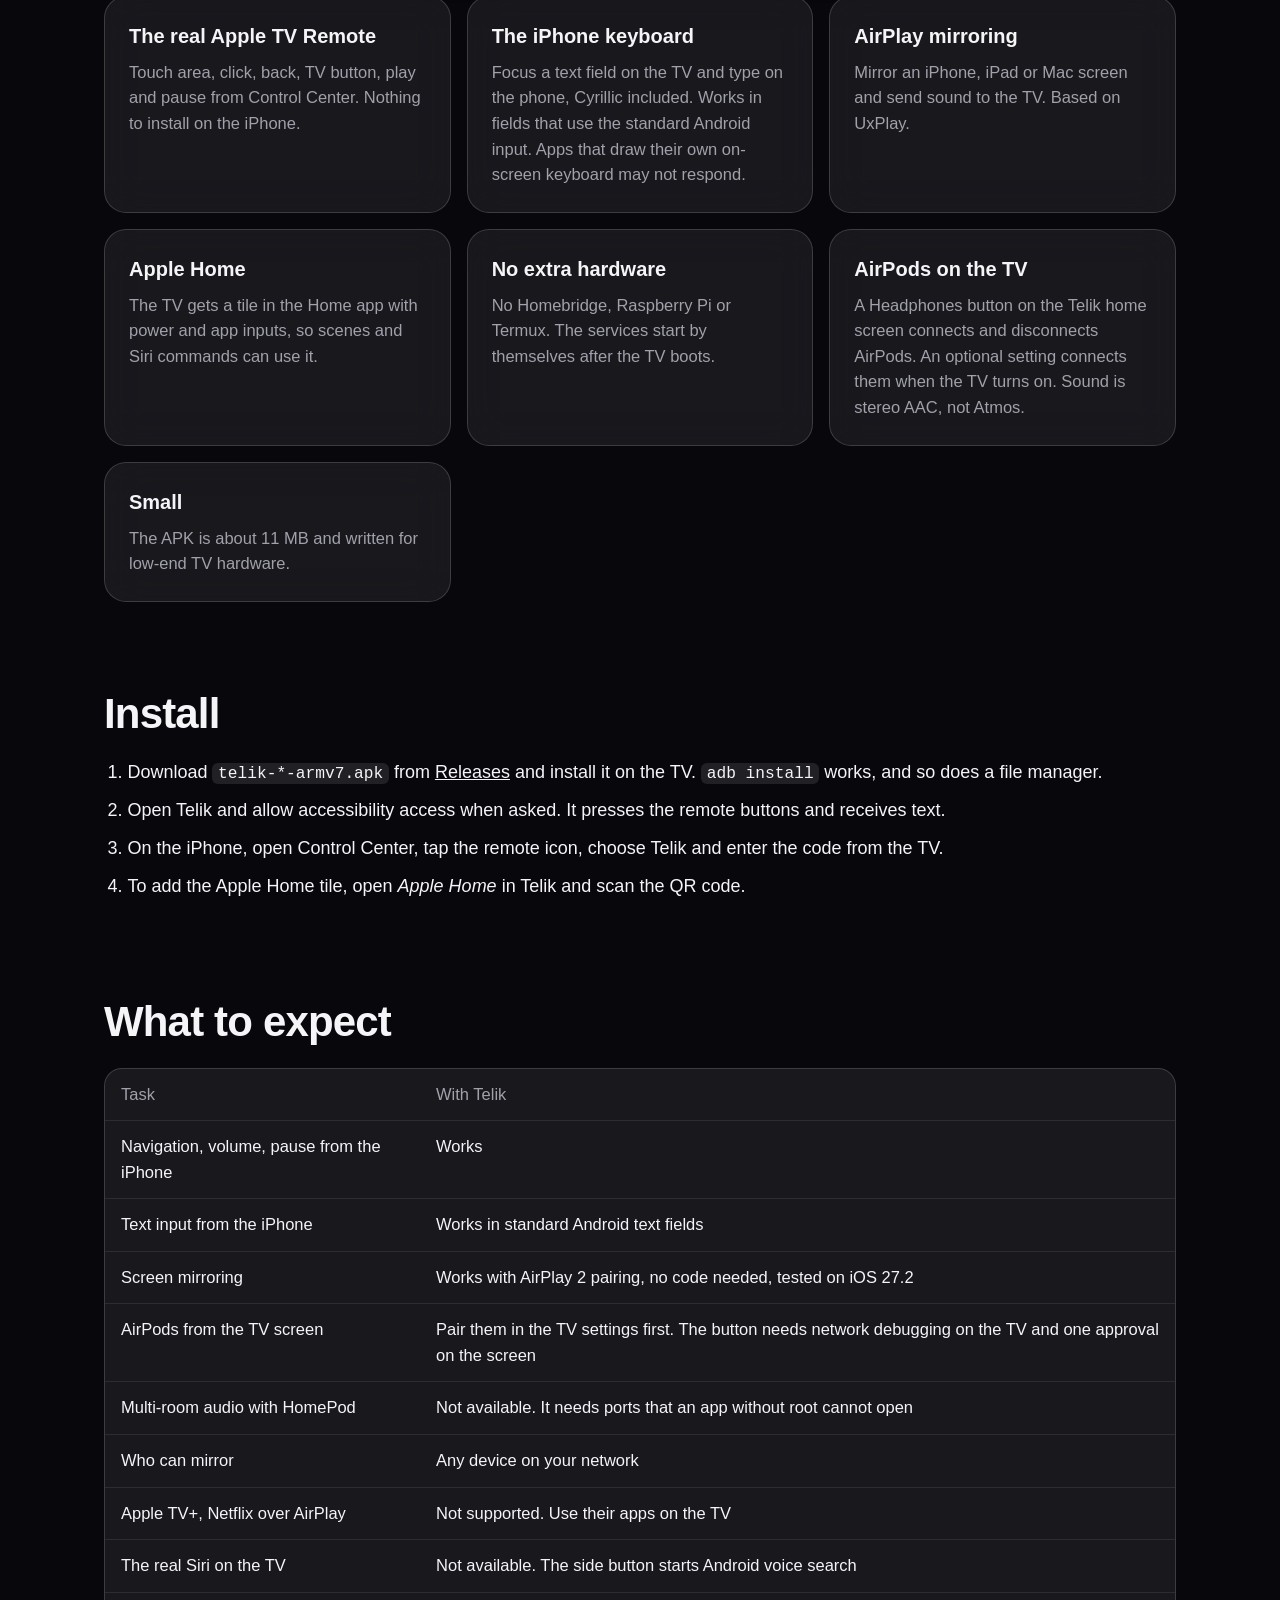
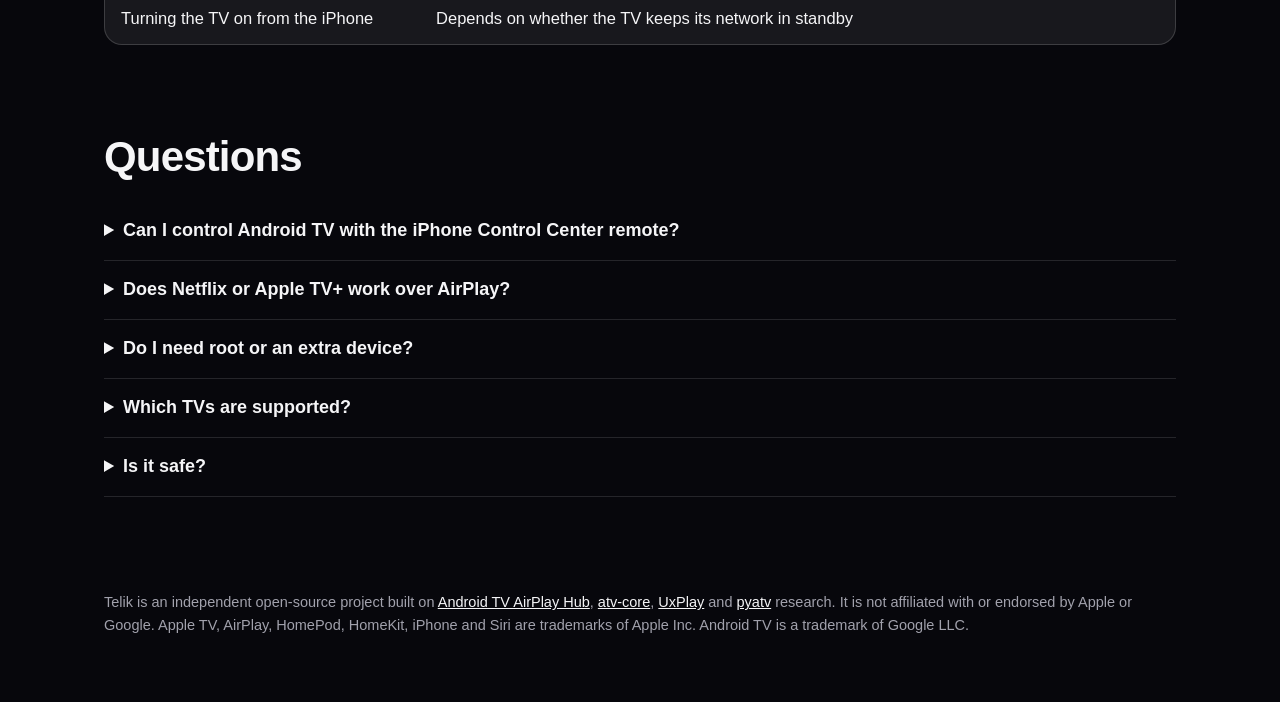
==== commit 758a66e2: "docs(site): describe the headphones button" ====
--- a/site/index.html
+++ b/site/index.html
@@ -91,6 +91,7 @@
         <article class="card"><h3>AirPlay mirroring</h3><p>Mirror an iPhone, iPad or Mac screen and send sound to the TV. Based on UxPlay.</p></article>
         <article class="card"><h3>Apple Home</h3><p>The TV gets a tile in the Home app with power and app inputs, so scenes and Siri commands can use it.</p></article>
         <article class="card"><h3>No extra hardware</h3><p>No Homebridge, Raspberry Pi or Termux. The services start by themselves after the TV boots.</p></article>
+        <article class="card"><h3>AirPods on the TV</h3><p>A Headphones button on the Telik home screen connects and disconnects AirPods. An optional setting connects them when the TV turns on. Sound is stereo AAC, not Atmos.</p></article>
         <article class="card"><h3>Small</h3><p>The APK is about 11&nbsp;MB and written for low-end TV hardware.</p></article>
       </div>
     </section>
@@ -114,6 +115,7 @@
             <tr><td>Navigation, volume, pause from the iPhone</td><td>Works</td></tr>
             <tr><td>Text input from the iPhone</td><td>Works in standard Android text fields</td></tr>
             <tr><td>Screen mirroring</td><td>Works with AirPlay 2 pairing, no code needed, tested on iOS 27.2</td></tr>
+            <tr><td>AirPods from the TV screen</td><td>Pair them in the TV settings first. The button needs network debugging on the TV and one approval on the screen</td></tr>
             <tr><td>Multi-room audio with HomePod</td><td>Not available. It needs ports that an app without root cannot open</td></tr>
             <tr><td>Who can mirror</td><td>Any device on your network</td></tr>
             <tr><td>Apple TV+, Netflix over AirPlay</td><td>Not supported. Use their apps on the TV</td></tr>
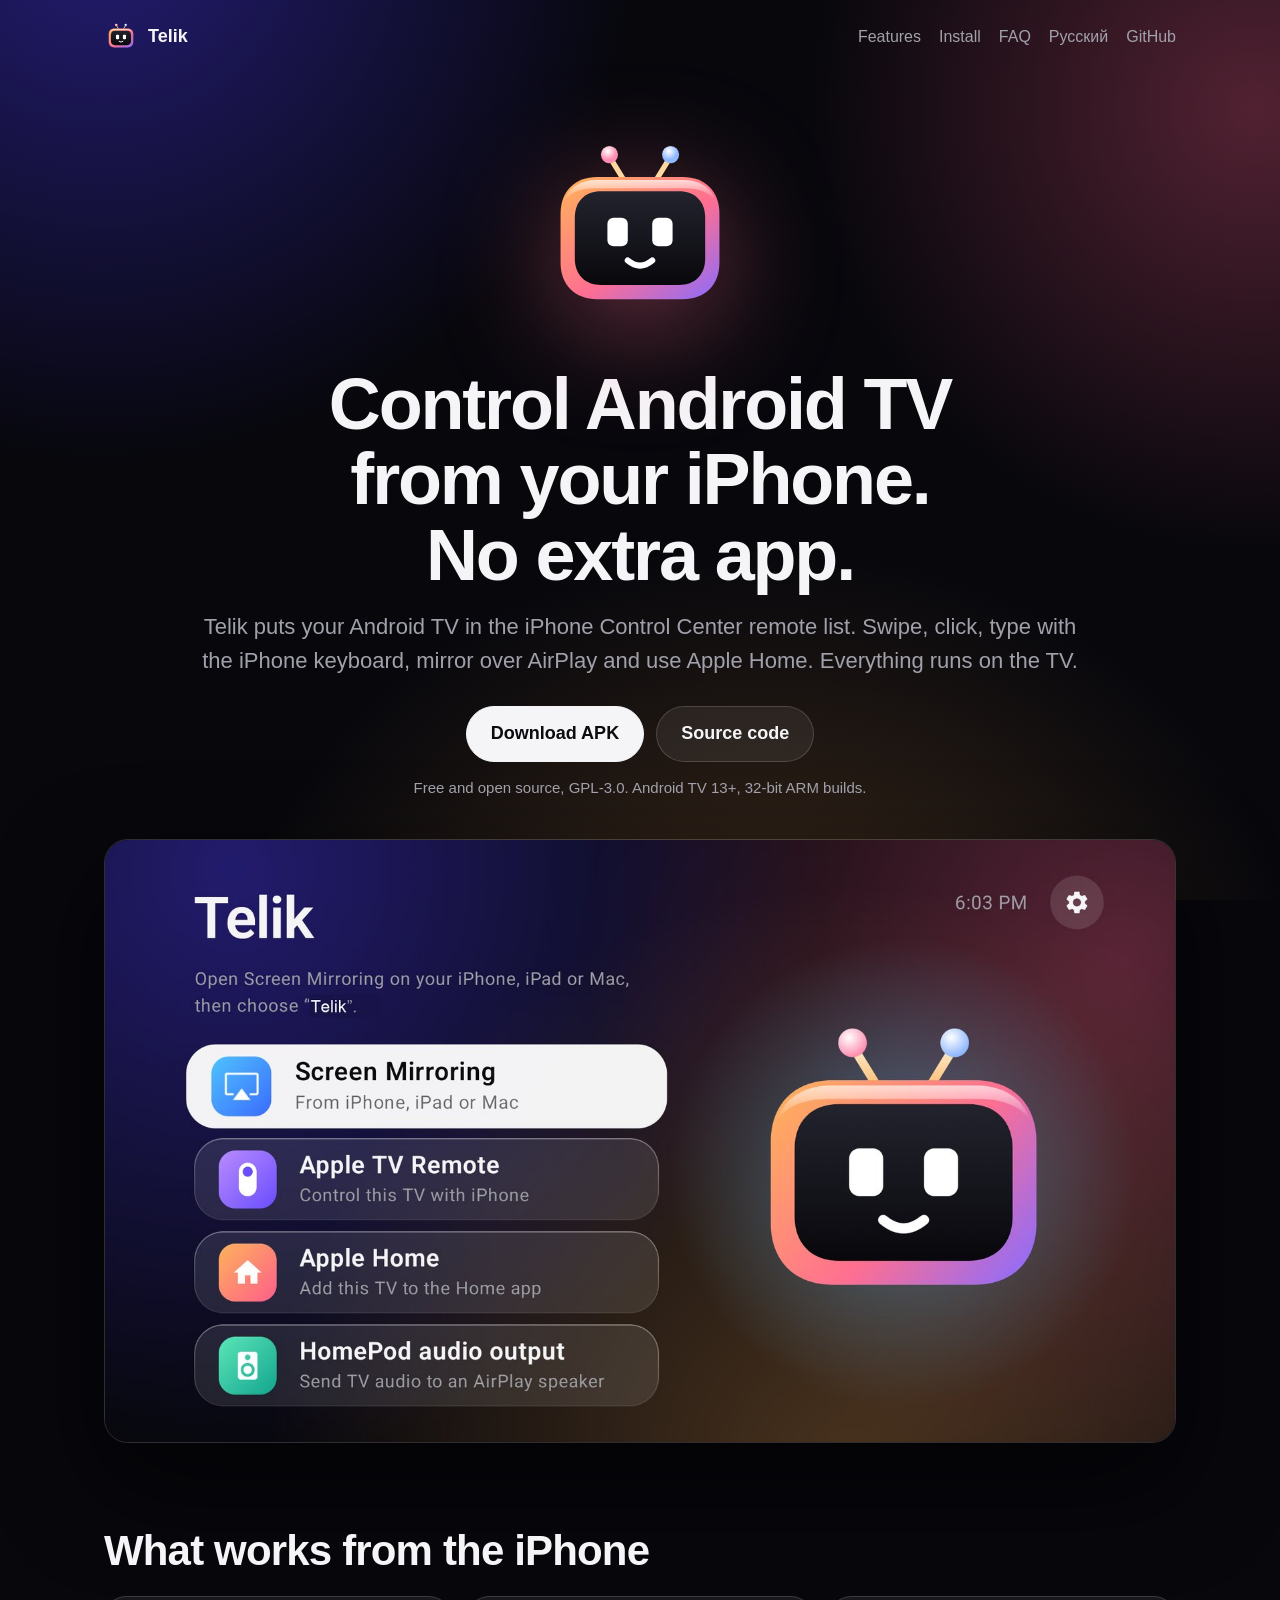
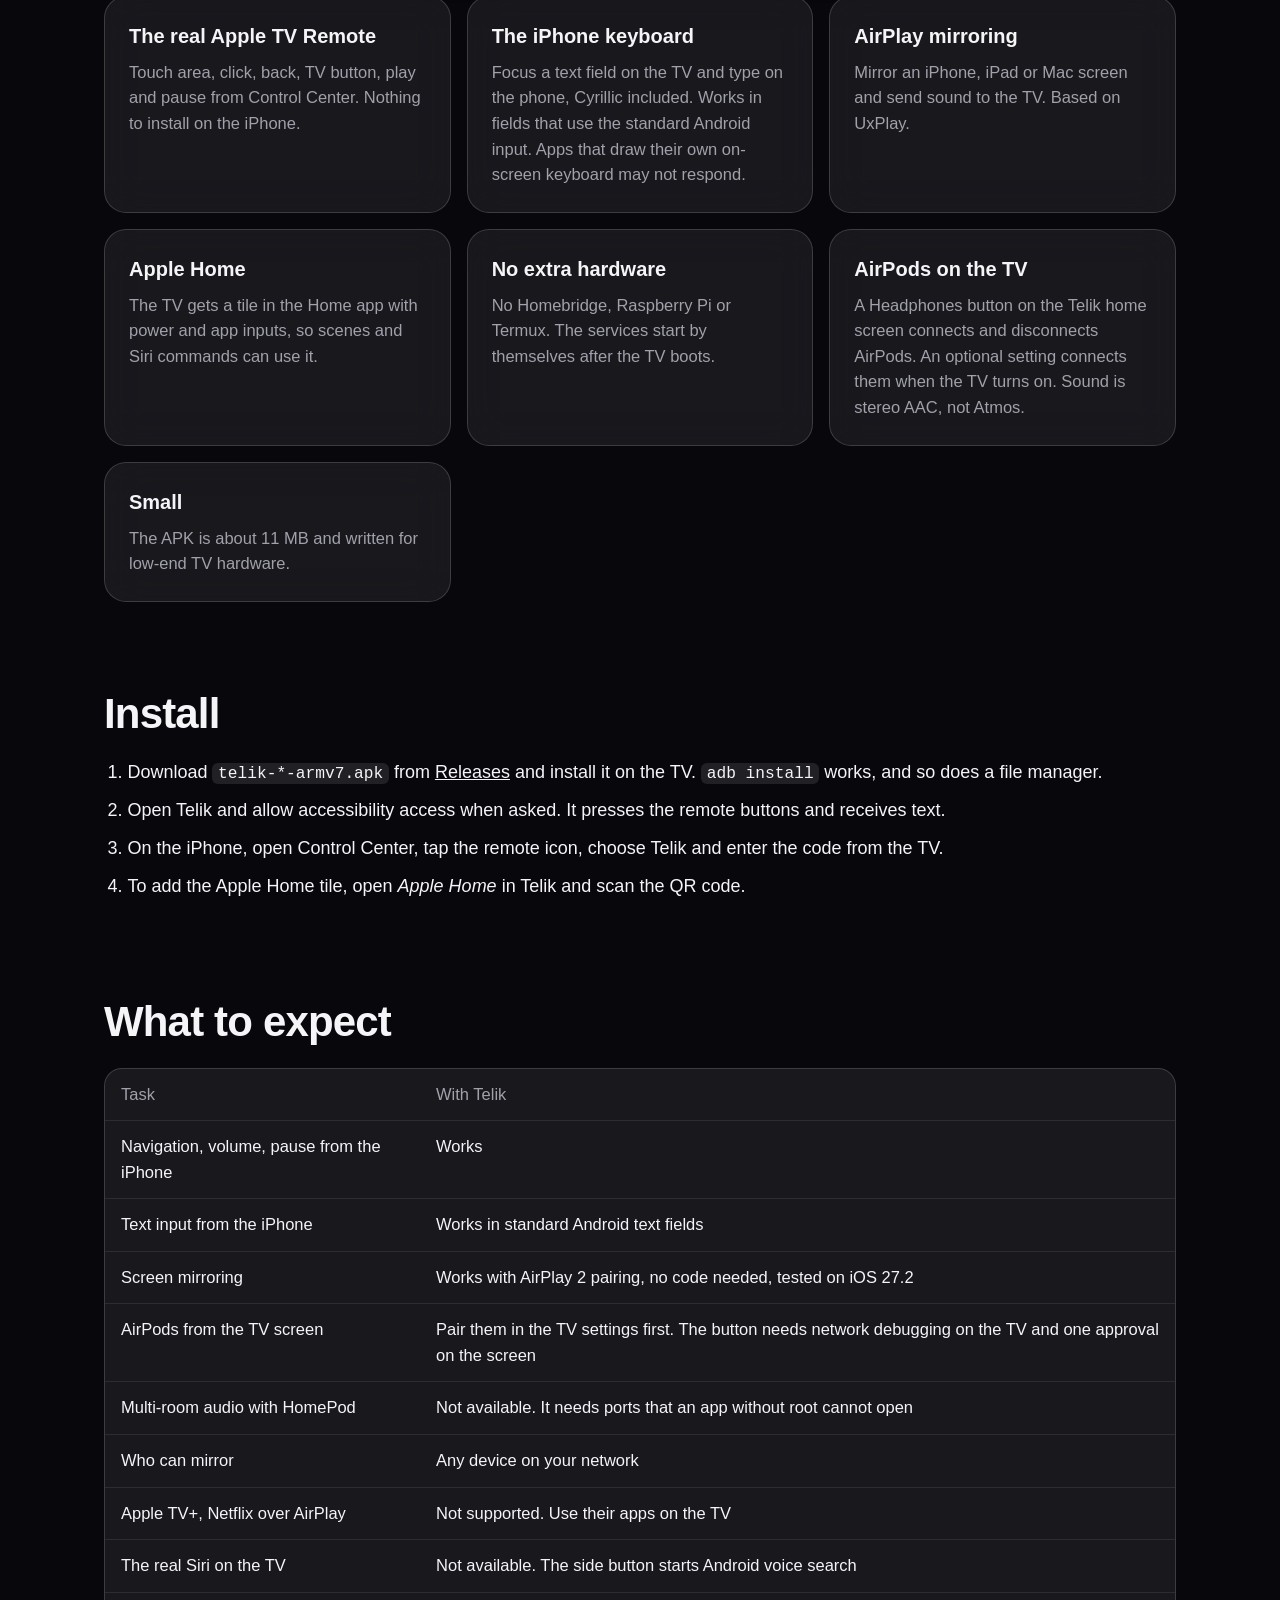
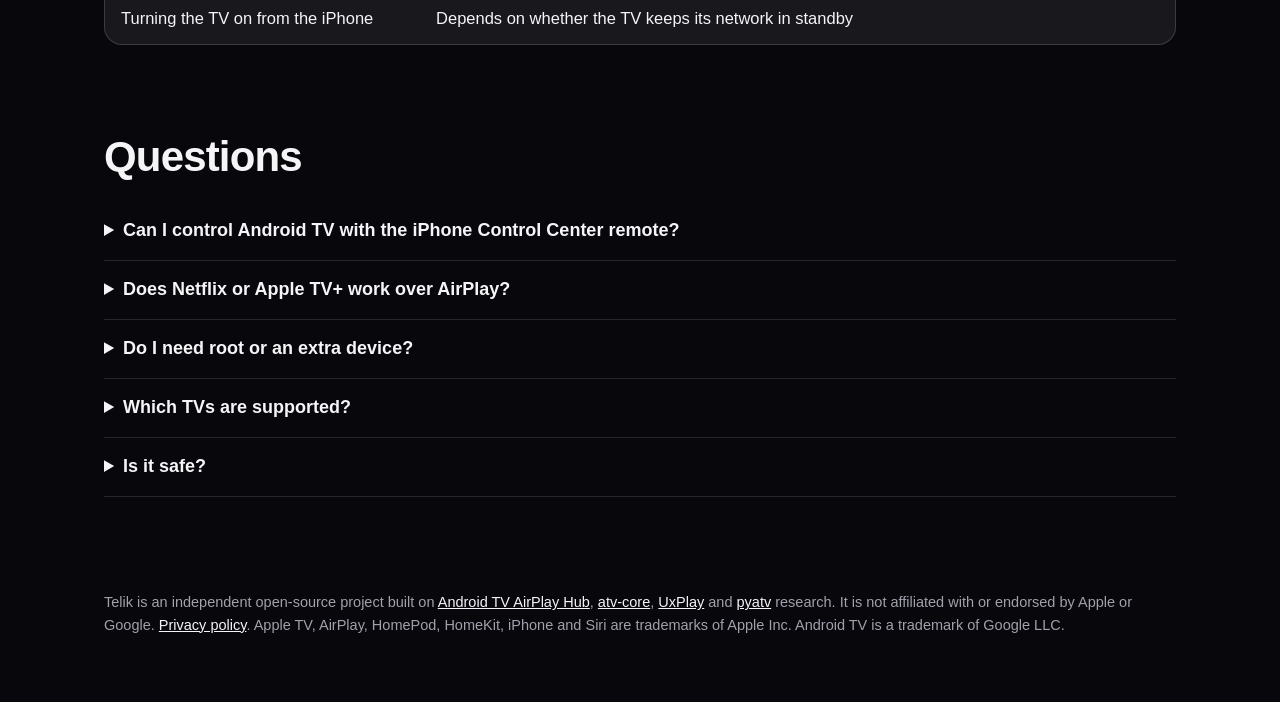
==== commit 97134b2a: "docs: add install ways, a privacy policy and store texts Each release now has the asset telik-armv7." ====
--- a/site/index.html
+++ b/site/index.html
@@ -137,7 +137,7 @@
   </main>
 
   <footer>
-    <p>Telik is an independent open-source project built on <a href="https://github.com/henry753951/android-tv-airplay-hub">Android TV AirPlay Hub</a>, <a href="https://github.com/corvofeng/atv-core">atv-core</a>, <a href="https://github.com/FDH2/UxPlay">UxPlay</a> and <a href="https://github.com/postlund/pyatv">pyatv</a> research. It is not affiliated with or endorsed by Apple or Google. Apple TV, AirPlay, HomePod, HomeKit, iPhone and Siri are trademarks of Apple Inc. Android TV is a trademark of Google LLC.</p>
+    <p>Telik is an independent open-source project built on <a href="https://github.com/henry753951/android-tv-airplay-hub">Android TV AirPlay Hub</a>, <a href="https://github.com/corvofeng/atv-core">atv-core</a>, <a href="https://github.com/FDH2/UxPlay">UxPlay</a> and <a href="https://github.com/postlund/pyatv">pyatv</a> research. It is not affiliated with or endorsed by Apple or Google. <a href="privacy.html">Privacy policy</a>. Apple TV, AirPlay, HomePod, HomeKit, iPhone and Siri are trademarks of Apple Inc. Android TV is a trademark of Google LLC.</p>
   </footer>
 </div>
 </body>
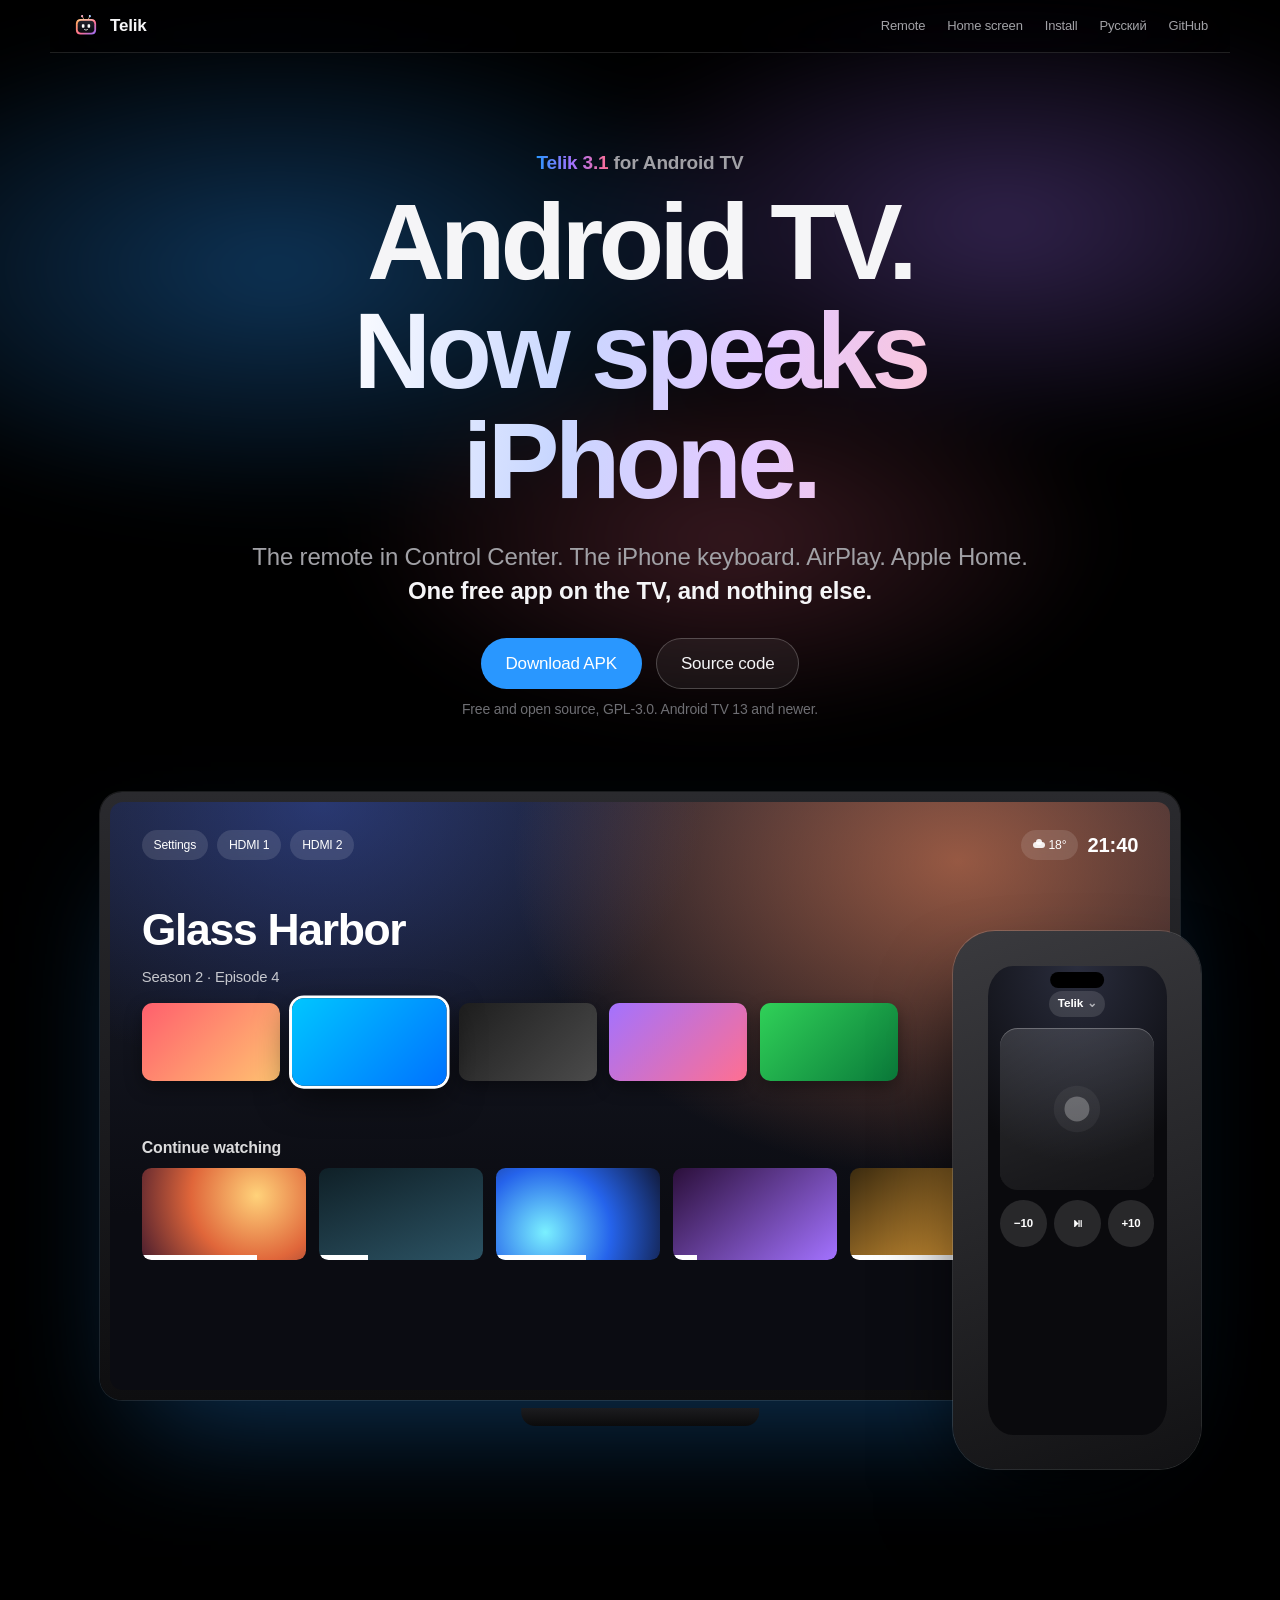
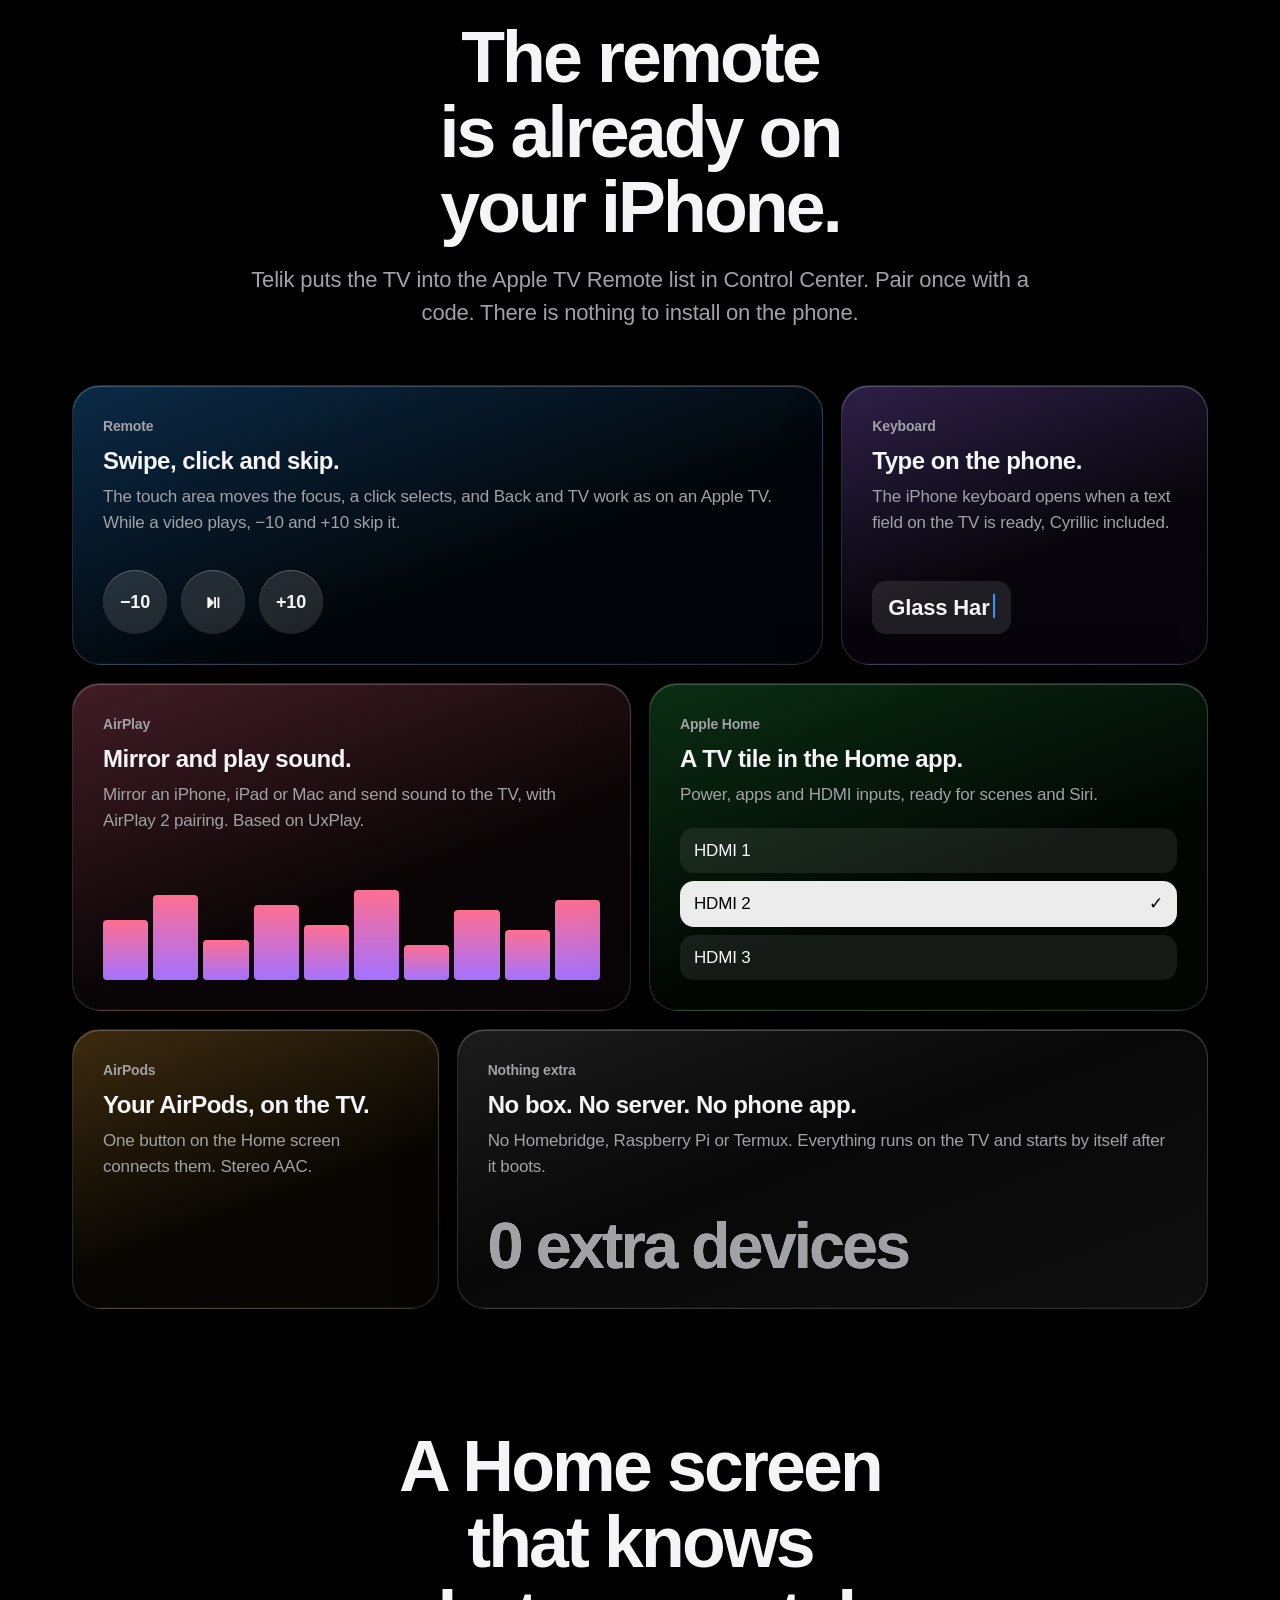
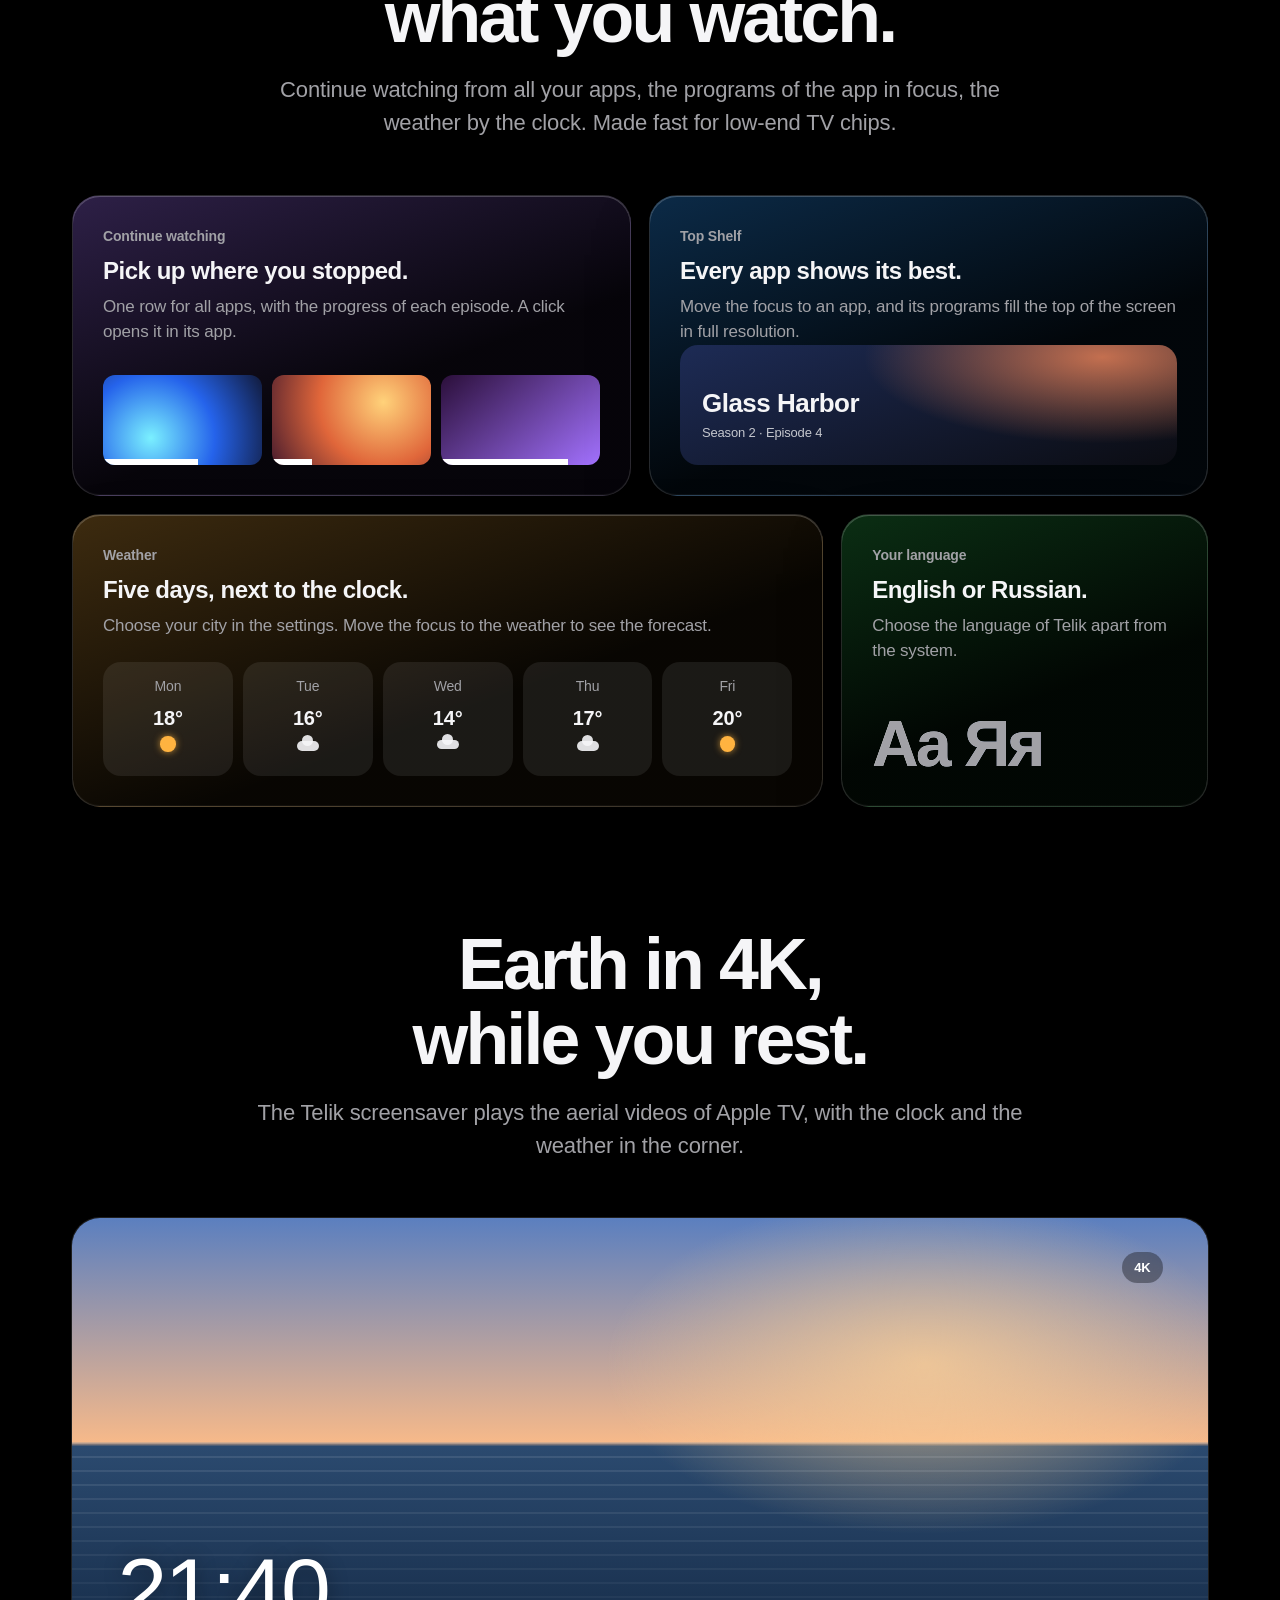
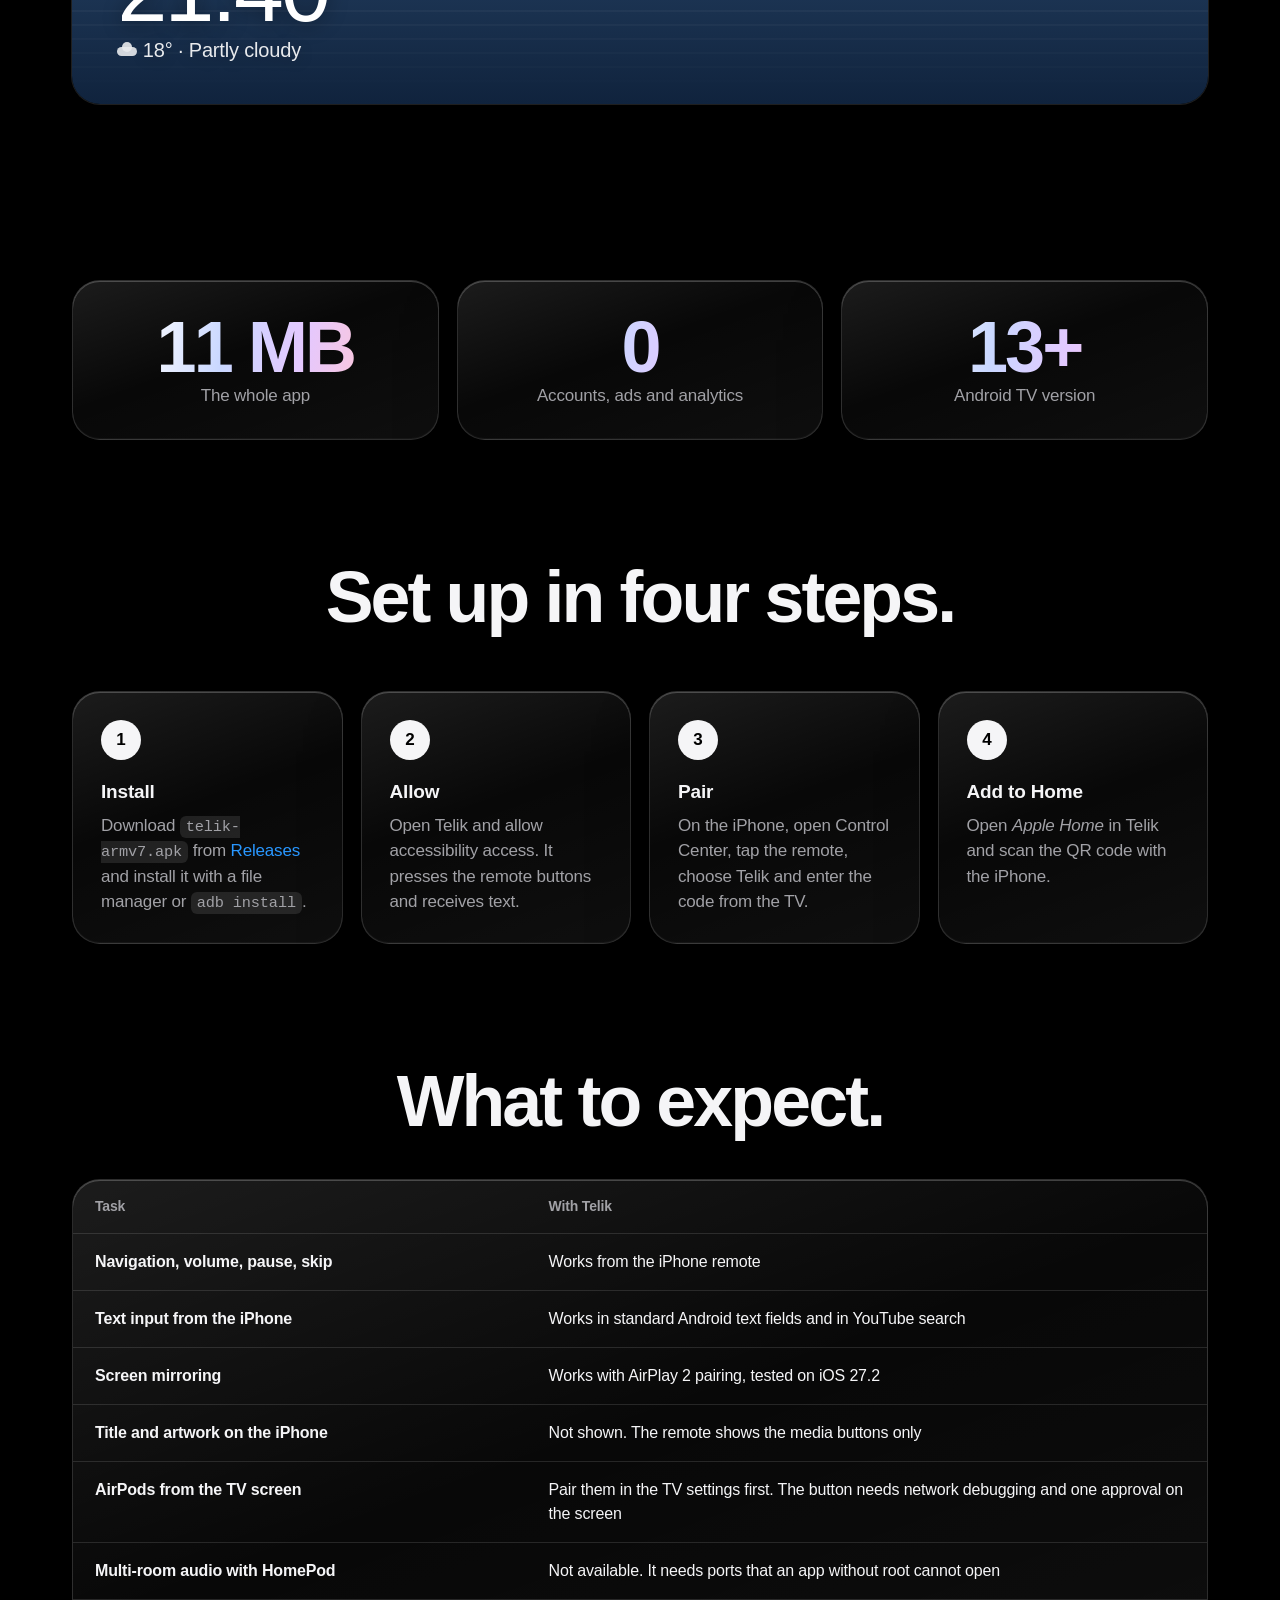
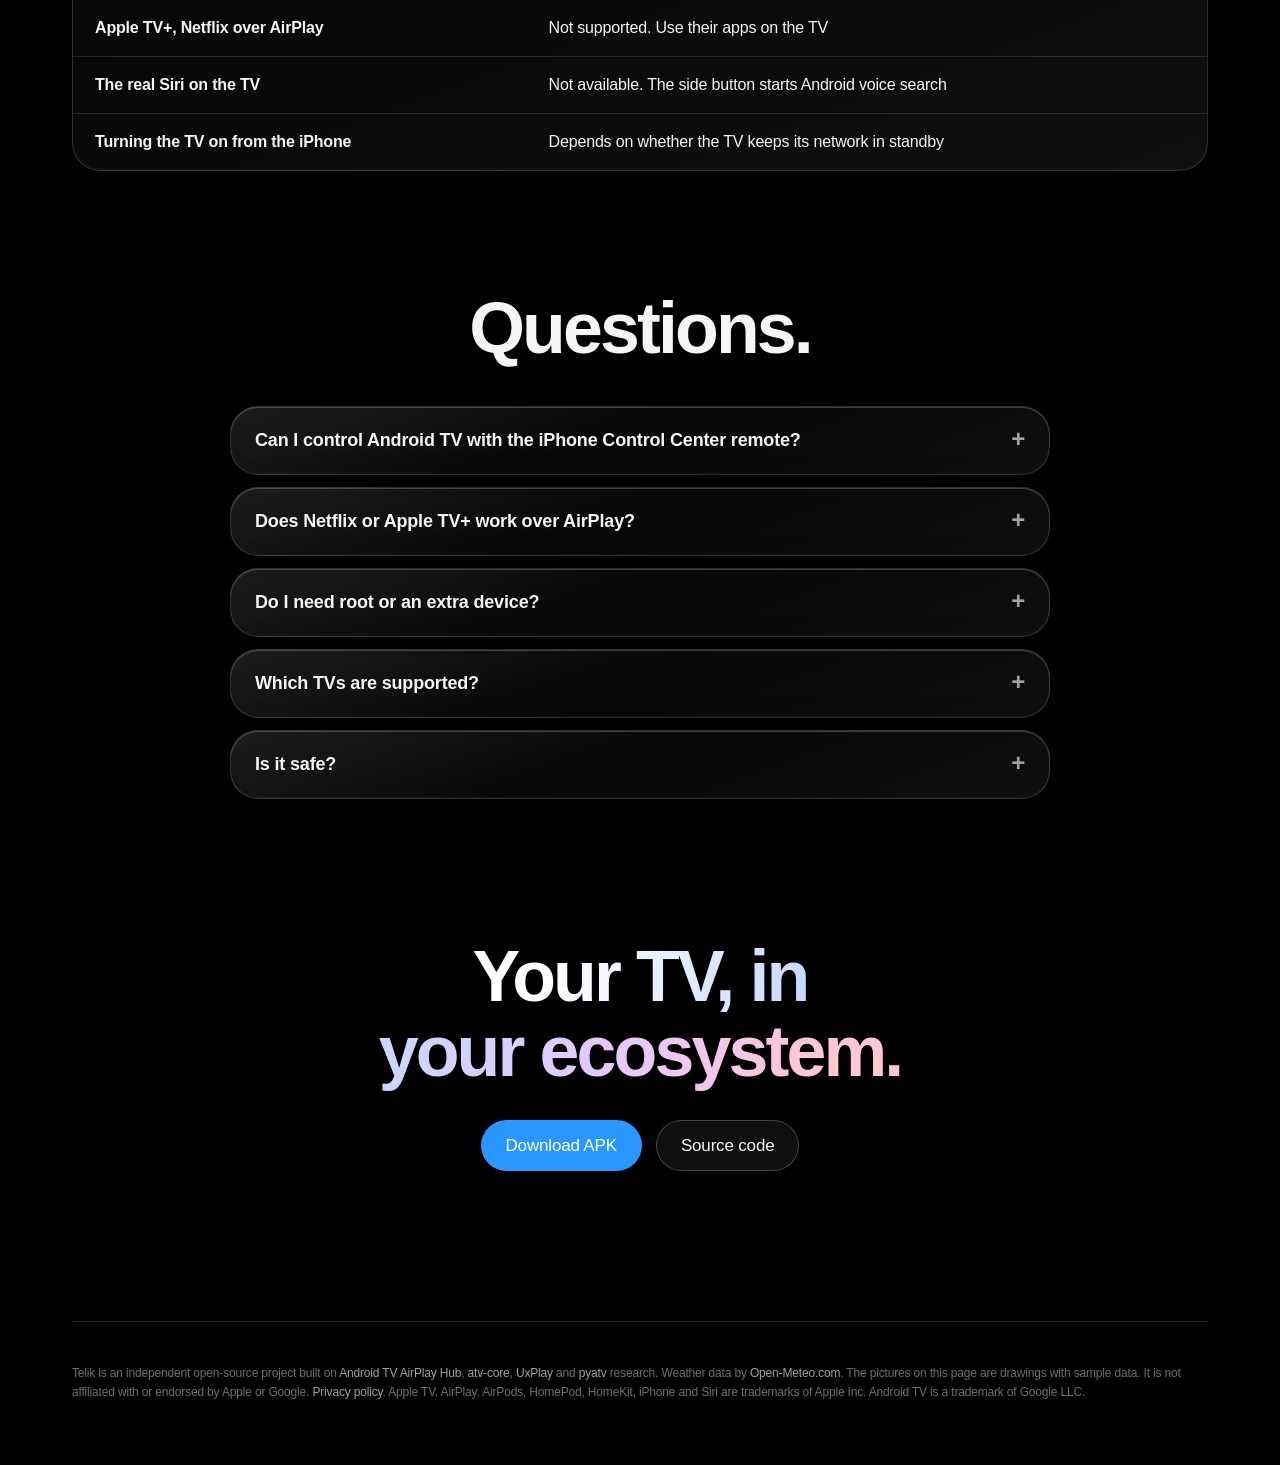
==== commit bd5bf53b: "feat(site): rebuild the landing page as a product page for 3.1 The page shows the features of 3.x in" ====
--- a/site/index.html
+++ b/site/index.html
@@ -4,18 +4,20 @@
 <meta charset="utf-8">
 <meta name="viewport" content="width=device-width, initial-scale=1">
 <title>Telik: control Android TV from iPhone with the built-in Apple TV Remote</title>
-<meta name="description" content="Free open-source Android TV app. Use the iPhone Control Center remote, type with the iPhone keyboard, mirror your screen over AirPlay and add the TV to Apple Home. Runs entirely on the TV, no extra hardware.">
+<meta name="description" content="Free open-source Android TV app. Use the iPhone Control Center remote with skip, type with the iPhone keyboard, mirror over AirPlay, add the TV to Apple Home, and get a Home screen with Continue watching, weather and 4K aerial screensavers.">
 <link rel="canonical" href="https://andrewkomkov.github.io/telik/">
 <link rel="alternate" hreflang="en" href="https://andrewkomkov.github.io/telik/">
 <link rel="alternate" hreflang="ru" href="https://andrewkomkov.github.io/telik/ru/">
 <link rel="alternate" hreflang="x-default" href="https://andrewkomkov.github.io/telik/">
 <link rel="icon" href="assets/mascot.svg" type="image/svg+xml">
-<meta name="theme-color" content="#07070c">
+<meta name="theme-color" content="#000000">
 <meta property="og:type" content="website">
-<meta property="og:title" content="Telik: iPhone remote, keyboard, AirPlay and Apple Home for Android TV">
-<meta property="og:description" content="One free app on the TV. No Apple TV box, no server, no iPhone app.">
+<meta property="og:title" content="Telik. Android TV, now speaks iPhone.">
+<meta property="og:description" content="The iPhone remote, keyboard, AirPlay and Apple Home for Android TV. One free app on the TV.">
 <meta property="og:url" content="https://andrewkomkov.github.io/telik/">
-<meta property="og:image" content="https://andrewkomkov.github.io/telik/assets/home.jpg">
+<meta property="og:image" content="https://andrewkomkov.github.io/telik/assets/og.jpg">
+<meta property="og:image:width" content="1200">
+<meta property="og:image:height" content="630">
 <meta name="twitter:card" content="summary_large_image">
 <link rel="stylesheet" href="style.css">
 <script type="application/ld+json">
@@ -27,7 +29,8 @@
       "name": "Telik",
       "applicationCategory": "UtilitiesApplication",
       "operatingSystem": "Android TV 13 or newer",
-      "description": "Control Android TV with the built-in iPhone Apple TV Remote and keyboard, mirror over AirPlay and add the TV to Apple Home.",
+      "softwareVersion": "3.1.0",
+      "description": "Control Android TV with the built-in iPhone Apple TV Remote and keyboard, mirror over AirPlay, add the TV to Apple Home, and use a Home screen with Continue watching, weather and 4K aerial screensavers.",
       "url": "https://andrewkomkov.github.io/telik/",
       "downloadUrl": "https://github.com/andrewkomkov/telik/releases/latest",
       "license": "https://www.gnu.org/licenses/gpl-3.0.html",
@@ -60,11 +63,11 @@
 <body>
 <div class="wrap">
   <header class="top">
-    <a class="brand" href="./"><img src="assets/mascot.svg" alt="" width="34" height="34">Telik</a>
+    <a class="brand" href="./"><img src="assets/mascot.svg" alt="" width="28" height="28">Telik</a>
     <nav aria-label="Main">
-      <a class="optional" href="#features">Features</a>
+      <a class="optional" href="#remote">Remote</a>
+      <a class="optional" href="#home">Home screen</a>
       <a class="optional" href="#install">Install</a>
-      <a class="optional" href="#faq">FAQ</a>
       <a href="ru/" hreflang="ru" lang="ru">Русский</a>
       <a href="https://github.com/andrewkomkov/telik">GitHub</a>
     </nav>
@@ -72,52 +75,148 @@
 
   <main>
     <div class="hero">
-      <img class="mascot" src="assets/mascot.svg" alt="Telik, a smiling TV with two antennas" width="220" height="220">
-      <h1>Control Android TV from your iPhone. No extra app.</h1>
-      <p class="lead">Telik puts your Android TV in the iPhone Control Center remote list. Swipe, click, type with the iPhone keyboard, mirror over AirPlay and use Apple Home. Everything runs on the TV.</p>
+      <p class="eyebrow"><b>Telik 3.1</b> for Android TV</p>
+      <h1>Android TV. <span class="grad">Now speaks iPhone.</span></h1>
+      <p class="lead">The remote in Control Center. The iPhone keyboard. AirPlay. Apple Home. <strong>One free app on the TV, and nothing else.</strong></p>
       <div class="cta">
         <a class="button primary" href="https://github.com/andrewkomkov/telik/releases/latest">Download APK</a>
         <a class="button" href="https://github.com/andrewkomkov/telik">Source code</a>
       </div>
-      <p class="note">Free and open source, GPL-3.0. Android TV 13+, 32-bit ARM builds.</p>
-      <img class="shot" src="assets/home.jpg" alt="Telik home screen on a TV: Screen Mirroring, Apple TV Remote, Home app and HomePod sound" width="1600" height="900">
+      <p class="note">Free and open source, GPL-3.0. Android TV 13 and newer.</p>
+
+      <div class="scene" role="img" aria-label="A TV with the Telik Home screen and an iPhone with the Apple TV Remote in front of it">
+        <div class="tv">
+          <div class="screen">
+            <div class="ui-bar"><span class="pill">Settings</span><span class="pill">HDMI 1</span><span class="pill">HDMI 2</span><span class="spacer"></span><span class="pill"><i class="wx cloud"></i> 18°</span><span class="clock">21:40</span></div>
+            <div class="ui-title"><b>Glass Harbor</b><span>Season 2 · Episode 4</span></div>
+            <div class="ui-apps"><div class="app a1"></div><div class="app a3 focus"></div><div class="app a2"></div><div class="app a4"></div><div class="app a5"></div></div>
+            <div class="ui-row-label">Continue watching</div>
+            <div class="ui-row"><div class="card16 c1" style="--p:70%"></div><div class="card16 c2" style="--p:30%"></div><div class="card16 c3" style="--p:55%"></div><div class="card16 c4" style="--p:15%"></div><div class="card16 c5" style="--p:85%"></div></div>
+          </div>
+        </div>
+        <div class="phone">
+          <div class="phone-screen">
+            <span class="island"></span>
+            <span class="device">Telik</span>
+            <div class="touchpad"></div>
+            <div class="keys"><span class="key">−10</span><span class="key">⏯︎</span><span class="key">+10</span></div>
+          </div>
+        </div>
+      </div>
     </div>
 
-    <section id="features">
-      <h2>What works from the iPhone</h2>
-      <div class="grid">
-        <article class="card"><h3>The real Apple TV Remote</h3><p>Touch area, click, back, TV button, play and pause from Control Center. Nothing to install on the iPhone.</p></article>
-        <article class="card"><h3>The iPhone keyboard</h3><p>Focus a text field on the TV and type on the phone, Cyrillic included. Works in fields that use the standard Android input. Apps that draw their own on-screen keyboard may not respond.</p></article>
-        <article class="card"><h3>AirPlay mirroring</h3><p>Mirror an iPhone, iPad or Mac screen and send sound to the TV. Based on UxPlay.</p></article>
-        <article class="card"><h3>Apple Home</h3><p>The TV gets a tile in the Home app with power and app inputs, so scenes and Siri commands can use it.</p></article>
-        <article class="card"><h3>No extra hardware</h3><p>No Homebridge, Raspberry Pi or Termux. The services start by themselves after the TV boots.</p></article>
-        <article class="card"><h3>AirPods on the TV</h3><p>A Headphones button on the Telik home screen connects and disconnects AirPods. An optional setting connects them when the TV turns on. Sound is stereo AAC, not Atmos.</p></article>
-        <article class="card"><h3>Small</h3><p>The APK is about 11&nbsp;MB and written for low-end TV hardware.</p></article>
-      </div>
-    </section>
-
-    <section id="install">
-      <h2>Install</h2>
+    <section id="remote" class="chapter">
+      <h2 class="reveal">The remote is already on your iPhone.</h2>
+      <p class="sub reveal">Telik puts the TV into the Apple TV Remote list in Control Center. Pair once with a code. There is nothing to install on the phone.</p>
+      <div class="bento">
+        <article class="glass tile s4 t-blue reveal">
+          <span class="k">Remote</span>
+          <h3>Swipe, click and skip.</h3>
+          <p>The touch area moves the focus, a click selects, and Back and TV work as on an Apple TV. While a video plays, −10 and +10 skip it.</p>
+          <div class="skip" aria-hidden="true"><span>−10</span><span>⏯︎</span><span>+10</span></div>
+        </article>
+        <article class="glass tile s2 t-violet reveal">
+          <span class="k">Keyboard</span>
+          <h3>Type on the phone.</h3>
+          <p>The iPhone keyboard opens when a text field on the TV is ready, Cyrillic included.</p>
+          <div class="typing" aria-hidden="true"><span>Glass Har</span></div>
+        </article>
+        <article class="glass tile s3 t-pink reveal">
+          <span class="k">AirPlay</span>
+          <h3>Mirror and play sound.</h3>
+          <p>Mirror an iPhone, iPad or Mac and send sound to the TV, with AirPlay 2 pairing. Based on UxPlay.</p>
+          <div class="waves" aria-hidden="true"><i style="--h:60px;--d:0s"></i><i style="--h:85px;--d:.2s"></i><i style="--h:40px;--d:.4s"></i><i style="--h:75px;--d:.1s"></i><i style="--h:55px;--d:.3s"></i><i style="--h:90px;--d:.5s"></i><i style="--h:35px;--d:.15s"></i><i style="--h:70px;--d:.35s"></i><i style="--h:50px;--d:.25s"></i><i style="--h:80px;--d:.45s"></i></div>
+        </article>
+        <article class="glass tile s3 t-green reveal">
+          <span class="k">Apple Home</span>
+          <h3>A TV tile in the Home app.</h3>
+          <p>Power, apps and HDMI inputs, ready for scenes and Siri.</p>
+          <ul class="inputs" aria-hidden="true"><li>HDMI 1</li><li class="on">HDMI 2</li><li>HDMI 3</li></ul>
+        </article>
+        <article class="glass tile s2 t-amber reveal">
+          <span class="k">AirPods</span>
+          <h3>Your AirPods, on the TV.</h3>
+          <p>One button on the Home screen connects them. Stereo AAC.</p>
+        </article>
+        <article class="glass tile s4 reveal">
+          <span class="k">Nothing extra</span>
+          <h3>No box. No server. No phone app.</h3>
+          <p>No Homebridge, Raspberry Pi or Termux. Everything runs on the TV and starts by itself after it boots.</p>
+          <p class="big grad">0 extra devices</p>
+        </article>
+      </div>
+    </section>
+
+    <section id="home" class="chapter">
+      <h2 class="reveal">A Home screen that knows what you watch.</h2>
+      <p class="sub reveal">Continue watching from all your apps, the programs of the app in focus, the weather by the clock. Made fast for low-end TV chips.</p>
+      <div class="bento">
+        <article class="glass tile s3 t-violet reveal">
+          <span class="k">Continue watching</span>
+          <h3>Pick up where you stopped.</h3>
+          <p>One row for all apps, with the progress of each episode. A click opens it in its app.</p>
+          <div class="ui-row" style="position:static;display:flex;gap:10px;margin-top:auto;padding-top:24px" aria-hidden="true"><div class="card16 c3" style="--p:60%;width:33%;border-radius:12px"></div><div class="card16 c1" style="--p:25%;width:33%;border-radius:12px"></div><div class="card16 c4" style="--p:80%;width:33%;border-radius:12px"></div></div>
+        </article>
+        <article class="glass tile s3 t-blue reveal">
+          <span class="k">Top Shelf</span>
+          <h3>Every app shows its best.</h3>
+          <p>Move the focus to an app, and its programs fill the top of the screen in full resolution.</p>
+          <div class="shelf" aria-hidden="true"><b>Glass Harbor</b><span>Season 2 · Episode 4</span></div>
+        </article>
+        <article class="glass tile s4 t-amber reveal">
+          <span class="k">Weather</span>
+          <h3>Five days, next to the clock.</h3>
+          <p>Choose your city in the settings. Move the focus to the weather to see the forecast.</p>
+          <div class="forecast" aria-hidden="true"><div>Mon<b>18°</b><i class="wx sun"></i></div><div>Tue<b>16°</b><i class="wx cloud"></i></div><div>Wed<b>14°</b><i class="wx rain"></i></div><div>Thu<b>17°</b><i class="wx cloud"></i></div><div>Fri<b>20°</b><i class="wx sun"></i></div></div>
+        </article>
+        <article class="glass tile s2 t-green reveal">
+          <span class="k">Your language</span>
+          <h3>English or Russian.</h3>
+          <p>Choose the language of Telik apart from the system.</p>
+          <p class="big grad" aria-hidden="true">Aa Яя</p>
+        </article>
+      </div>
+    </section>
+
+    <section id="screensaver" class="chapter">
+      <h2 class="reveal">Earth in 4K, while you rest.</h2>
+      <p class="sub reveal">The Telik screensaver plays the aerial videos of Apple TV, with the clock and the weather in the corner.</p>
+      <div class="aerial reveal" role="img" aria-label="Screensaver with a coast at sunset, the clock and the weather">
+        <span class="badge">4K</span>
+        <div class="over"><b>21:40</b><span><i class="wx cloud"></i> 18° · Partly cloudy</span></div>
+      </div>
+    </section>
+
+    <section class="chapter">
+      <div class="stats">
+        <div class="glass stat reveal"><b class="grad">11 MB</b><span>The whole app</span></div>
+        <div class="glass stat reveal"><b class="grad">0</b><span>Accounts, ads and analytics</span></div>
+        <div class="glass stat reveal"><b class="grad">13+</b><span>Android TV version</span></div>
+      </div>
+    </section>
+
+    <section id="install" class="chapter">
+      <h2 class="reveal">Set up in four steps.</h2>
       <ol class="steps">
-        <li>Download <code>telik-*-armv7.apk</code> from <a href="https://github.com/andrewkomkov/telik/releases/latest">Releases</a> and install it on the TV. <code>adb install</code> works, and so does a file manager.</li>
-        <li>Open Telik and allow accessibility access when asked. It presses the remote buttons and receives text.</li>
-        <li>On the iPhone, open Control Center, tap the remote icon, choose Telik and enter the code from the TV.</li>
-        <li>To add the Apple Home tile, open <em>Apple Home</em> in Telik and scan the QR code.</li>
+        <li class="glass reveal"><strong>Install</strong>Download <code>telik-armv7.apk</code> from <a href="https://github.com/andrewkomkov/telik/releases/latest">Releases</a> and install it with a file manager or <code>adb install</code>.</li>
+        <li class="glass reveal"><strong>Allow</strong>Open Telik and allow accessibility access. It presses the remote buttons and receives text.</li>
+        <li class="glass reveal"><strong>Pair</strong>On the iPhone, open Control Center, tap the remote, choose Telik and enter the code from the TV.</li>
+        <li class="glass reveal"><strong>Add to Home</strong>Open <em>Apple Home</em> in Telik and scan the QR code with the iPhone.</li>
       </ol>
     </section>
 
-    <section id="compare">
-      <h2>What to expect</h2>
-      <div class="table-scroll">
+    <section id="compare" class="chapter">
+      <h2 class="reveal">What to expect.</h2>
+      <div class="table-scroll glass reveal">
         <table>
           <thead><tr><th scope="col">Task</th><th scope="col">With Telik</th></tr></thead>
           <tbody>
-            <tr><td>Navigation, volume, pause from the iPhone</td><td>Works</td></tr>
-            <tr><td>Text input from the iPhone</td><td>Works in standard Android text fields</td></tr>
-            <tr><td>Screen mirroring</td><td>Works with AirPlay 2 pairing, no code needed, tested on iOS 27.2</td></tr>
-            <tr><td>AirPods from the TV screen</td><td>Pair them in the TV settings first. The button needs network debugging on the TV and one approval on the screen</td></tr>
+            <tr><td>Navigation, volume, pause, skip</td><td>Works from the iPhone remote</td></tr>
+            <tr><td>Text input from the iPhone</td><td>Works in standard Android text fields and in YouTube search</td></tr>
+            <tr><td>Screen mirroring</td><td>Works with AirPlay 2 pairing, tested on iOS 27.2</td></tr>
+            <tr><td>Title and artwork on the iPhone</td><td>Not shown. The remote shows the media buttons only</td></tr>
+            <tr><td>AirPods from the TV screen</td><td>Pair them in the TV settings first. The button needs network debugging and one approval on the screen</td></tr>
             <tr><td>Multi-room audio with HomePod</td><td>Not available. It needs ports that an app without root cannot open</td></tr>
-            <tr><td>Who can mirror</td><td>Any device on your network</td></tr>
             <tr><td>Apple TV+, Netflix over AirPlay</td><td>Not supported. Use their apps on the TV</td></tr>
             <tr><td>The real Siri on the TV</td><td>Not available. The side button starts Android voice search</td></tr>
             <tr><td>Turning the TV on from the iPhone</td><td>Depends on whether the TV keeps its network in standby</td></tr>
@@ -126,18 +225,28 @@
       </div>
     </section>
 
-    <section id="faq">
-      <h2>Questions</h2>
-      <details><summary>Can I control Android TV with the iPhone Control Center remote?</summary><p>Yes. Telik makes the TV appear in the Apple TV Remote list. Pair once with the code on the TV screen.</p></details>
-      <details><summary>Does Netflix or Apple TV+ work over AirPlay?</summary><p>No. Telik does not decrypt protected video. Open those services in their own apps on the TV and control them from the iPhone remote.</p></details>
-      <details><summary>Do I need root or an extra device?</summary><p>No. The app runs on the TV without root, a server, Homebridge or an iPhone app.</p></details>
-      <details><summary>Which TVs are supported?</summary><p>Tested on a 32-bit Dahua 4K TV with Android 14 and an iPhone on iOS 27.2. Other Android TV 13+ models should work, and reports are welcome in the issue tracker.</p></details>
-      <details><summary>Is it safe?</summary><p>The source is public. Accessibility access lets the app operate the TV, so install only builds you trust. Telik has no analytics and does not need an account.</p></details>
+    <section id="faq" class="chapter">
+      <h2 class="reveal">Questions.</h2>
+      <div class="faq">
+        <details class="glass"><summary>Can I control Android TV with the iPhone Control Center remote?</summary><p>Yes. Telik makes the TV appear in the Apple TV Remote list. Pair once with the code on the TV screen.</p></details>
+        <details class="glass"><summary>Does Netflix or Apple TV+ work over AirPlay?</summary><p>No. Telik does not decrypt protected video. Open those services in their own apps on the TV and control them from the iPhone remote.</p></details>
+        <details class="glass"><summary>Do I need root or an extra device?</summary><p>No. The app runs on the TV without root, a server, Homebridge or an iPhone app.</p></details>
+        <details class="glass"><summary>Which TVs are supported?</summary><p>Tested on a 32-bit 4K TV with Android 14 and an iPhone on iOS 27. Other Android TV 13+ models should work, and reports are welcome in the issue tracker.</p></details>
+        <details class="glass"><summary>Is it safe?</summary><p>The source is public. Accessibility access lets the app operate the TV, so install only builds you trust. Telik has no analytics and needs no account. See the <a href="privacy.html">privacy policy</a>.</p></details>
+      </div>
+    </section>
+
+    <section class="closing">
+      <h2 class="reveal"><span class="grad">Your TV, in your ecosystem.</span></h2>
+      <div class="cta reveal">
+        <a class="button primary" href="https://github.com/andrewkomkov/telik/releases/latest">Download APK</a>
+        <a class="button" href="https://github.com/andrewkomkov/telik">Source code</a>
+      </div>
     </section>
   </main>
 
   <footer>
-    <p>Telik is an independent open-source project built on <a href="https://github.com/henry753951/android-tv-airplay-hub">Android TV AirPlay Hub</a>, <a href="https://github.com/corvofeng/atv-core">atv-core</a>, <a href="https://github.com/FDH2/UxPlay">UxPlay</a> and <a href="https://github.com/postlund/pyatv">pyatv</a> research. It is not affiliated with or endorsed by Apple or Google. <a href="privacy.html">Privacy policy</a>. Apple TV, AirPlay, HomePod, HomeKit, iPhone and Siri are trademarks of Apple Inc. Android TV is a trademark of Google LLC.</p>
+    <p>Telik is an independent open-source project built on <a href="https://github.com/henry753951/android-tv-airplay-hub">Android TV AirPlay Hub</a>, <a href="https://github.com/corvofeng/atv-core">atv-core</a>, <a href="https://github.com/FDH2/UxPlay">UxPlay</a> and <a href="https://github.com/postlund/pyatv">pyatv</a> research. Weather data by <a href="https://open-meteo.com/">Open-Meteo.com</a>. The pictures on this page are drawings with sample data. It is not affiliated with or endorsed by Apple or Google. <a href="privacy.html">Privacy policy</a>. Apple TV, AirPlay, AirPods, HomePod, HomeKit, iPhone and Siri are trademarks of Apple Inc. Android TV is a trademark of Google LLC.</p>
   </footer>
 </div>
 </body>
--- a/site/style.css
+++ b/site/style.css
@@ -1,132 +1,358 @@
+/* Telik site. Concept: an Apple-style product page in liquid glass (spec 009). */
 :root {
-  --bg: #07070c;
-  --text: #f5f5f7;
-  --muted: #a1a1ac;
-  --glass: rgb(255 255 255 / 7%);
-  --edge: rgb(255 255 255 / 16%);
-  --accent: #ff6f91;
+  color-scheme: dark;
+  --bg: #000;
+  --ink: #f5f5f7;
+  --muted: #a1a1a6;
+  --dim: #6e6e73;
+  --line: rgb(255 255 255 / 12%);
+  --glass: rgb(255 255 255 / 6%);
+  --glass-2: rgb(255 255 255 / 10%);
+  --blue: #2997ff;
+  --violet: #a372ff;
+  --pink: #ff6f91;
+  --amber: #ffb340;
+  --green: #30d158;
+  --radius: 28px;
+  --font: -apple-system, BlinkMacSystemFont, "SF Pro Display", "SF Pro Text", "Inter", "Segoe UI", Roboto, sans-serif;
 }
 
 * { box-sizing: border-box; }
-
 html { scroll-behavior: smooth; }
-
 body {
   margin: 0;
-  background:
-    radial-gradient(60vw 60vw at 8% -8%, rgb(74 58 255 / 42%), transparent 70%),
-    radial-gradient(50vw 50vw at 98% 12%, rgb(255 94 138 / 30%), transparent 70%),
-    radial-gradient(60vw 50vw at 60% 110%, rgb(255 170 77 / 22%), transparent 70%),
-    var(--bg);
-  background-attachment: fixed;
-  color: var(--text);
-  font: 400 18px/1.55 -apple-system, BlinkMacSystemFont, "SF Pro Text", "Inter", "Segoe UI", Roboto, sans-serif;
+  background: var(--bg);
+  color: var(--ink);
+  font: 400 17px/1.5 var(--font);
+  letter-spacing: -0.01em;
   -webkit-font-smoothing: antialiased;
 }
-
-a { color: inherit; }
-
-.wrap { width: min(1120px, 100%); margin: 0 auto; padding: 0 24px; }
-
+html, body { overflow-x: clip; }
+a { color: var(--blue); text-decoration: none; }
+a:hover { text-decoration: underline; }
+img { max-width: 100%; height: auto; }
+code { font: 0.9em ui-monospace, "SF Mono", Menlo, monospace; background: var(--glass-2); padding: 2px 6px; border-radius: 6px; }
+
+.wrap { width: min(1180px, 100%); margin: 0 auto; padding: 0 22px; }
+
+/* Glass: a blurred panel with an inner highlight and a light edge. */
+.glass {
+  position: relative;
+  background: linear-gradient(160deg, rgb(255 255 255 / 11%), rgb(255 255 255 / 3%) 45%, rgb(255 255 255 / 6%));
+  backdrop-filter: blur(24px) saturate(170%);
+  -webkit-backdrop-filter: blur(24px) saturate(170%);
+  border: 1px solid rgb(255 255 255 / 14%);
+  box-shadow: inset 0 1px 0 rgb(255 255 255 / 22%), inset 0 -1px 0 rgb(255 255 255 / 4%), 0 30px 80px -30px rgb(0 0 0 / 80%);
+  border-radius: var(--radius);
+}
+
+/* Navigation */
 header.top {
+  position: sticky;
+  top: 0;
+  z-index: 20;
   display: flex;
   align-items: center;
   justify-content: space-between;
   gap: 16px;
-  padding: 20px 0;
-}
-
-.brand { display: flex; align-items: center; gap: 10px; font-weight: 650; text-decoration: none; }
-.brand img { width: 34px; height: 34px; }
-
-.top nav { display: flex; gap: 18px; color: var(--muted); font-size: 16px; }
-.top nav a { text-decoration: none; }
-.top nav a:hover, .top nav a:focus-visible { color: var(--text); }
-
-.hero { padding: 48px 0 32px; text-align: center; }
-.hero .mascot { width: min(220px, 50vw); filter: drop-shadow(0 24px 60px rgb(255 111 145 / 45%)); }
-
+  padding: 12px 0;
+  margin: 0 -22px;
+  padding-inline: 22px;
+  background: rgb(0 0 0 / 55%);
+  backdrop-filter: blur(20px) saturate(180%);
+  -webkit-backdrop-filter: blur(20px) saturate(180%);
+  border-bottom: 1px solid var(--line);
+}
+.brand { display: flex; align-items: center; gap: 10px; font-weight: 600; color: var(--ink); }
+.brand:hover { text-decoration: none; }
+.brand img { width: 28px; height: 28px; }
+header.top nav { display: flex; gap: 22px; font-size: 13px; }
+header.top nav a { color: var(--muted); }
+header.top nav a:hover { color: var(--ink); text-decoration: none; }
+
+/* Buttons */
+.cta { display: flex; flex-wrap: wrap; gap: 14px; justify-content: center; margin: 30px 0 10px; }
+.button {
+  display: inline-flex; align-items: center; gap: 8px;
+  padding: 12px 24px; border-radius: 999px;
+  font-size: 17px; font-weight: 500; color: var(--ink);
+  border: 1px solid rgb(255 255 255 / 22%);
+  background: rgb(255 255 255 / 6%);
+}
+.button:hover { text-decoration: none; background: rgb(255 255 255 / 12%); }
+.button.primary { background: var(--blue); border-color: transparent; color: #fff; }
+.button.primary:hover { background: #4aa8ff; }
+
+/* Hero */
+.hero { position: relative; text-align: center; padding: 96px 0 40px; }
+.hero::before {
+  content: "";
+  position: absolute; inset: -10% -30% auto; height: 900px; z-index: -1;
+  background:
+    radial-gradient(40% 40% at 30% 40%, rgb(41 151 255 / 34%), transparent 70%),
+    radial-gradient(35% 35% at 70% 35%, rgb(163 114 255 / 30%), transparent 70%),
+    radial-gradient(30% 30% at 55% 70%, rgb(255 111 145 / 22%), transparent 70%);
+  filter: blur(30px);
+  animation: drift 18s ease-in-out infinite alternate;
+}
+@keyframes drift { to { transform: translate3d(3%, 2%, 0) scale(1.06); } }
+.eyebrow { font-size: 19px; font-weight: 600; color: var(--muted); margin: 0 0 10px; }
+.eyebrow b { background: linear-gradient(90deg, var(--blue), var(--violet), var(--pink)); -webkit-background-clip: text; background-clip: text; color: transparent; }
 h1 {
-  margin: 16px auto 16px;
-  max-width: 17ch;
-  font-size: clamp(38px, 7vw, 72px);
-  line-height: 1.05;
+  font-size: clamp(44px, 8.4vw, 112px);
+  line-height: 1.02;
+  letter-spacing: -0.045em;
   font-weight: 700;
-  letter-spacing: -0.03em;
-  text-wrap: balance;
-}
-
-.lead { max-width: 40em; margin: 0 auto 28px; color: var(--muted); font-size: clamp(18px, 2.3vw, 22px); text-wrap: pretty; }
-
-.cta { display: flex; flex-wrap: wrap; justify-content: center; gap: 12px; }
-
-.button {
-  display: inline-block;
-  padding: 13px 24px;
-  border-radius: 999px;
-  border: 1px solid var(--edge);
-  background: var(--glass);
-  font-weight: 600;
-  text-decoration: none;
-  backdrop-filter: blur(16px);
-}
-
-.button.primary { background: var(--text); border-color: var(--text); color: #0b0b10; }
-.button:hover, .button:focus-visible { transform: scale(1.03); }
-
-.note { margin-top: 14px; color: var(--muted); font-size: 15px; }
-
-.shot {
-  display: block;
-  width: 100%;
-  height: auto;
-  margin: 40px 0 8px;
-  border-radius: 24px;
-  border: 1px solid var(--edge);
-  box-shadow: 0 40px 100px rgb(0 0 0 / 55%);
-}
-
-section { padding: 44px 0; }
-
-h2 { margin: 0 0 22px; font-size: clamp(28px, 4vw, 42px); line-height: 1.12; letter-spacing: -0.02em; text-wrap: balance; }
-
-.grid { display: grid; grid-template-columns: repeat(auto-fit, minmax(270px, 1fr)); gap: 16px; }
-
-.card {
-  padding: 24px;
-  border: 1px solid var(--edge);
+  margin: 0 auto;
+  max-width: 13ch;
+}
+.grad {
+  background: linear-gradient(100deg, #fff 10%, #c9d7ff 40%, #e4c8ff 65%, #ffc6d4 90%);
+  -webkit-background-clip: text; background-clip: text; color: transparent;
+}
+.lead { font-size: clamp(19px, 2.2vw, 24px); line-height: 1.4; color: var(--muted); max-width: 34em; margin: 24px auto 0; font-weight: 500; }
+.lead strong { color: var(--ink); font-weight: 600; }
+.note { font-size: 14px; color: var(--dim); margin: 6px 0 0; }
+
+/* Scene: the TV and the iPhone */
+.scene { position: relative; margin: 72px auto 0; width: min(1080px, 100%); padding-bottom: 60px; }
+.tv {
+  position: relative;
+  aspect-ratio: 16 / 9;
   border-radius: 22px;
-  background: var(--glass);
-  backdrop-filter: blur(20px);
-}
-
-.card h3 { margin: 0 0 8px; font-size: 20px; }
-.card p { margin: 0; color: var(--muted); font-size: 16.500px; }
-
-ol.steps { padding-left: 1.3em; margin: 0; }
-ol.steps li { margin-bottom: 10px; }
-
-table { width: 100%; border-collapse: collapse; font-size: 16.500px; }
-.table-scroll { overflow-x: auto; border: 1px solid var(--edge); border-radius: 18px; background: var(--glass); }
-th, td { padding: 13px 16px; text-align: left; border-bottom: 1px solid rgb(255 255 255 / 9%); vertical-align: top; }
+  padding: 10px;
+  background: linear-gradient(180deg, #2a2a2e, #0e0e10);
+  box-shadow: 0 0 0 1px rgb(255 255 255 / 10%), 0 60px 120px -40px rgb(41 151 255 / 35%), 0 40px 80px -20px rgb(0 0 0 / 90%);
+}
+.tv::after { content: ""; position: absolute; left: 50%; bottom: -26px; width: 22%; height: 18px; transform: translateX(-50%); border-radius: 0 0 14px 14px; background: linear-gradient(#1c1c1f, #0b0b0c); }
+.screen {
+  position: relative; width: 100%; height: 100%; border-radius: 13px; overflow: hidden;
+  container-type: inline-size;
+  background:
+    radial-gradient(70% 90% at 80% 10%, rgb(255 140 90 / 55%), transparent 60%),
+    radial-gradient(60% 80% at 20% 0%, rgb(60 90 200 / 45%), transparent 60%),
+    linear-gradient(180deg, #1a1d2b, #0b0c12 70%);
+  color: #fff; text-align: left;
+}
+/* The TV UI scales with the screen width (cqw). */
+.ui-bar { position: absolute; left: 3cqw; right: 3cqw; top: 2.6cqw; display: flex; gap: 0.9cqw; align-items: center; }
+.pill { font-size: 1.15cqw; padding: 0.55cqw 1.1cqw; border-radius: 99px; background: rgb(255 255 255 / 12%); backdrop-filter: blur(6px); white-space: nowrap; }
+.ui-bar .spacer { flex: 1; }
+.ui-bar .clock { font-size: 1.9cqw; font-weight: 600; }
+.ui-title { position: absolute; left: 3cqw; top: 9cqw; }
+.ui-title b { display: block; font-size: 4.2cqw; letter-spacing: -0.03em; }
+.ui-title span { font-size: 1.4cqw; opacity: 0.75; }
+.ui-apps { position: absolute; left: 3cqw; top: 19cqw; display: flex; gap: 1.2cqw; }
+.app { width: 13cqw; aspect-ratio: 16 / 9; border-radius: 1cqw; box-shadow: 0 0.6cqw 1.6cqw rgb(0 0 0 / 40%); }
+.app.focus { transform: scale(1.12); transform-origin: left center; margin-right: 1.5cqw; box-shadow: 0 0 0 0.25cqw #fff, 0 1cqw 3cqw rgb(0 0 0 / 60%); }
+.a1 { background: linear-gradient(135deg, #ff5f6d, #ffc371); }
+.a2 { background: linear-gradient(135deg, #1e1e1e, #4b4b4b); }
+.a3 { background: linear-gradient(135deg, #00c6ff, #0072ff); }
+.a4 { background: linear-gradient(135deg, #a372ff, #ff6f91); }
+.a5 { background: linear-gradient(135deg, #30d158, #0a7a3a); }
+.ui-row-label { position: absolute; left: 3cqw; top: 31.5cqw; font-size: 1.5cqw; font-weight: 600; opacity: 0.85; }
+.ui-row { position: absolute; left: 3cqw; top: 34.5cqw; display: flex; gap: 1.2cqw; }
+.card16 { position: relative; width: 15.5cqw; aspect-ratio: 16 / 9; border-radius: 0.9cqw; overflow: hidden; }
+.card16::after { content: ""; position: absolute; left: 0; bottom: 0; height: 0.45cqw; width: var(--p, 40%); background: #fff; }
+.c1 { background: radial-gradient(circle at 70% 30%, #ffd27a, #e0663a 50%, #4a1d2e); }
+.c2 { background: linear-gradient(160deg, #0f2027, #2c5364); }
+.c3 { background: radial-gradient(circle at 30% 70%, #7af0ff, #2563eb 50%, #111a3a); }
+.c4 { background: linear-gradient(140deg, #2b0f3a, #a372ff); }
+.c5 { background: linear-gradient(140deg, #3a2a0f, #ffb340); }
+
+/* The iPhone */
+.phone {
+  position: absolute; right: -2%; bottom: -10px;
+  width: clamp(150px, 23%, 250px); aspect-ratio: 9 / 19.5;
+  border-radius: 17% / 8%;
+  padding: 3.2%;
+  background: linear-gradient(160deg, #3a3a3e, #121214);
+  box-shadow: 0 0 0 1px rgb(255 255 255 / 16%), 0 50px 90px -20px rgb(0 0 0 / 95%);
+  container-type: inline-size;
+}
+.phone-screen {
+  position: relative; height: 100%; border-radius: 14% / 6.5%; overflow: hidden;
+  background: radial-gradient(120% 60% at 50% 0%, #2a2d3d, #0a0a0d 70%);
+  display: flex; flex-direction: column; align-items: center; padding: 14cqw 7cqw 8cqw; gap: 6cqw;
+  color: #fff;
+}
+.island { position: absolute; top: 3.5cqw; left: 50%; transform: translateX(-50%); width: 30cqw; height: 9cqw; border-radius: 99px; background: #000; }
+.device { font-size: 6.6cqw; font-weight: 600; display: flex; align-items: center; gap: 2cqw; padding: 2.4cqw 5cqw; border-radius: 99px; background: rgb(255 255 255 / 12%); }
+.device::after { content: "⌄"; opacity: 0.6; }
+.touchpad {
+  width: 100%; aspect-ratio: 1 / 1.05; border-radius: 10cqw;
+  background: linear-gradient(160deg, rgb(255 255 255 / 14%), rgb(255 255 255 / 4%));
+  box-shadow: inset 0 1px 0 rgb(255 255 255 / 25%);
+  position: relative;
+}
+.touchpad::after { content: ""; position: absolute; left: 50%; top: 50%; width: 14cqw; height: 14cqw; transform: translate(-50%, -50%); border-radius: 50%; background: rgb(255 255 255 / 30%); box-shadow: 0 0 0 6cqw rgb(255 255 255 / 5%); animation: tap 3.2s ease-out infinite; }
+@keyframes tap { 0%, 60% { opacity: 0; transform: translate(-50%, -50%) scale(0.6); } 70% { opacity: 1; } 100% { opacity: 0; transform: translate(-50%, -50%) scale(1.3); } }
+.keys { display: grid; grid-template-columns: repeat(3, 1fr); gap: 4cqw; width: 100%; }
+.key { aspect-ratio: 1; border-radius: 50%; background: rgb(255 255 255 / 12%); display: grid; place-items: center; font-size: 6.4cqw; font-weight: 600; }
+
+/* Sections */
+section { padding: 120px 0 0; }
+.chapter { text-align: center; }
+h2 {
+  font-size: clamp(36px, 5.6vw, 72px);
+  line-height: 1.05; letter-spacing: -0.04em; font-weight: 700;
+  margin: 0 auto 18px; max-width: 16ch;
+}
+h3 { font-size: 24px; letter-spacing: -0.02em; line-height: 1.2; margin: 0 0 8px; }
+.sub { font-size: clamp(18px, 2vw, 22px); color: var(--muted); max-width: 36em; margin: 0 auto; font-weight: 500; }
+
+/* Bento */
+.bento { display: grid; grid-template-columns: repeat(6, 1fr); gap: 18px; margin-top: 56px; text-align: left; }
+.tile { padding: 30px; overflow: hidden; min-height: 280px; display: flex; flex-direction: column; }
+.tile p { color: var(--muted); margin: 0; }
+.tile .k { font-size: 14px; font-weight: 600; text-transform: none; color: var(--muted); margin-bottom: 10px; display: block; }
+.tile .big { font-size: clamp(40px, 5vw, 64px); font-weight: 700; letter-spacing: -0.04em; line-height: 1; margin: auto 0 0; }
+.s2 { grid-column: span 2; } .s3 { grid-column: span 3; } .s4 { grid-column: span 4; } .s6 { grid-column: span 6; }
+.t-blue { background: linear-gradient(160deg, rgb(41 151 255 / 28%), rgb(41 151 255 / 4%) 60%); }
+.t-violet { background: linear-gradient(160deg, rgb(163 114 255 / 28%), rgb(163 114 255 / 4%) 60%); }
+.t-pink { background: linear-gradient(160deg, rgb(255 111 145 / 26%), rgb(255 111 145 / 4%) 60%); }
+.t-amber { background: linear-gradient(160deg, rgb(255 179 64 / 24%), rgb(255 179 64 / 3%) 60%); }
+.t-green { background: linear-gradient(160deg, rgb(48 209 88 / 22%), rgb(48 209 88 / 3%) 60%); }
+
+/* Mini visuals inside tiles */
+.skip { display: flex; gap: 14px; margin-top: auto; padding-top: 24px; }
+.skip span { width: 64px; height: 64px; border-radius: 50%; display: grid; place-items: center; font-weight: 700; font-size: 18px; background: rgb(255 255 255 / 12%); box-shadow: inset 0 1px 0 rgb(255 255 255 / 25%); }
+.typing { margin-top: auto; padding-top: 24px; font-size: 22px; font-weight: 600; }
+.typing span { display: inline-block; padding: 10px 16px; border-radius: 14px; background: rgb(255 255 255 / 10%); }
+.typing span::after { content: ""; display: inline-block; width: 2px; height: 1.1em; margin-left: 3px; vertical-align: -3px; background: var(--blue); animation: blink 1s steps(1) infinite; }
+@keyframes blink { 50% { opacity: 0; } }
+.inputs { list-style: none; padding: 0; margin: auto 0 0; padding-top: 20px; display: grid; gap: 8px; }
+.inputs li { display: flex; justify-content: space-between; padding: 10px 14px; border-radius: 14px; background: rgb(255 255 255 / 8%); font-weight: 500; }
+.inputs li.on { background: rgb(255 255 255 / 92%); color: #000; }
+.inputs li.on::after { content: "✓"; }
+.waves { margin-top: auto; height: 90px; display: flex; align-items: flex-end; gap: 5px; padding-top: 20px; }
+.waves i { flex: 1; border-radius: 4px; background: linear-gradient(var(--pink), var(--violet)); height: var(--h); animation: eq 1.4s ease-in-out infinite alternate; animation-delay: var(--d); }
+@keyframes eq { to { height: calc(var(--h) * 0.35); } }
+
+/* Home screen chapter */
+.stage { margin-top: 56px; }
+.stage .tv { max-width: 1080px; margin: 0 auto; }
+
+/* Weather */
+.forecast { display: grid; grid-template-columns: repeat(5, 1fr); gap: 10px; margin-top: auto; padding-top: 24px; text-align: center; }
+.forecast div { padding: 14px 6px; border-radius: 18px; background: rgb(255 255 255 / 8%); font-size: 14px; color: var(--muted); }
+.forecast b { display: block; color: var(--ink); font-size: 20px; margin: 6px 0 2px; }
+.forecast .ic { font-size: 22px; }
+
+/* Screensaver */
+.aerial {
+  position: relative; aspect-ratio: 21 / 9; border-radius: var(--radius); overflow: hidden; margin-top: 56px; text-align: left;
+  background:
+    radial-gradient(40% 50% at 75% 30%, rgb(255 210 150 / 70%), transparent 70%),
+    linear-gradient(180deg, #5b7fbf 0%, #f6b98a 46%, #2b4a6f 47%, #10233d 100%);
+  box-shadow: 0 0 0 1px var(--line);
+}
+.aerial::before {
+  content: ""; position: absolute; inset: 46% -10% 0;
+  background: repeating-linear-gradient(180deg, rgb(255 255 255 / 10%) 0 2px, transparent 2px 14px);
+  mask-image: linear-gradient(180deg, #000, transparent);
+  animation: swell 9s ease-in-out infinite alternate;
+}
+@keyframes swell { to { transform: translateY(10px) scaleY(1.08); } }
+.aerial .over { position: absolute; left: 4%; bottom: 8%; color: #fff; text-shadow: 0 2px 20px rgb(0 0 0 / 40%); }
+.aerial .over b { display: block; font-size: clamp(40px, 7vw, 96px); font-weight: 300; letter-spacing: -0.03em; line-height: 1; }
+.aerial .over span { font-size: clamp(14px, 1.6vw, 20px); opacity: 0.9; }
+.badge { position: absolute; right: 4%; top: 7%; font-size: 13px; font-weight: 700; padding: 6px 12px; border-radius: 99px; background: rgb(0 0 0 / 35%); backdrop-filter: blur(10px); color: #fff; }
+
+/* Stats */
+.stats { display: grid; grid-template-columns: repeat(3, 1fr); gap: 18px; margin-top: 56px; }
+.stat { padding: 30px; text-align: center; }
+.stat b { display: block; font-size: clamp(44px, 6vw, 72px); letter-spacing: -0.04em; line-height: 1; }
+.stat span { color: var(--muted); }
+
+/* Install */
+.steps { list-style: none; counter-reset: s; padding: 0; margin: 56px 0 0; display: grid; grid-template-columns: repeat(4, 1fr); gap: 18px; text-align: left; }
+.steps li { counter-increment: s; padding: 28px; color: var(--muted); }
+.steps li::before { content: counter(s); display: grid; place-items: center; width: 40px; height: 40px; border-radius: 50%; background: var(--ink); color: #000; font-weight: 700; margin-bottom: 18px; }
+.steps li strong { color: var(--ink); display: block; margin-bottom: 6px; font-size: 19px; }
+
+/* Fine print table */
+.table-scroll { overflow-x: auto; margin-top: 40px; border-radius: var(--radius); }
+table { width: 100%; border-collapse: collapse; text-align: left; font-size: 16px; }
+th, td { padding: 16px 22px; border-bottom: 1px solid var(--line); vertical-align: top; }
+th { color: var(--muted); font-weight: 600; font-size: 14px; }
+td:first-child { font-weight: 600; width: 40%; }
 tr:last-child td { border-bottom: 0; }
-th { color: var(--muted); font-weight: 500; }
-
-details { padding: 15px 0; border-bottom: 1px solid rgb(255 255 255 / 12%); }
-summary { cursor: pointer; font-weight: 600; }
-details p { margin: 10px 0 0; color: var(--muted); }
-
-code { padding: 0.1em 0.35em; border-radius: 6px; background: rgb(255 255 255 / 10%); font-size: 0.9em; overflow-wrap: anywhere; }
-
-footer { padding: 36px 0 52px; color: var(--muted); font-size: 14.500px; }
-footer a { color: var(--text); }
+
+/* FAQ */
+.faq { max-width: 820px; margin: 40px auto 0; text-align: left; display: grid; gap: 12px; }
+details { padding: 0 24px; border-radius: 20px; }
+summary { cursor: pointer; padding: 20px 0; font-weight: 600; font-size: 18px; list-style: none; display: flex; justify-content: space-between; gap: 16px; }
+summary::-webkit-details-marker { display: none; }
+summary::after { content: "+"; color: var(--muted); font-size: 24px; line-height: 1; transition: transform 0.3s; }
+details[open] summary::after { transform: rotate(45deg); }
+details p { color: var(--muted); margin: 0 0 20px; }
+
+/* Closing call */
+.closing { text-align: center; padding: 140px 0 40px; }
+
+footer { margin-top: 100px; padding: 30px 0 50px; border-top: 1px solid var(--line); font-size: 12px; color: var(--dim); line-height: 1.6; }
+footer a { color: var(--muted); }
+
+/* The privacy pages: plain document layout. */
+main.doc { max-width: 760px; margin: 0 auto; padding: 60px 0 0; }
+main.doc h1 { font-size: clamp(36px, 6vw, 56px); max-width: none; margin-bottom: 12px; }
+main.doc h2 { font-size: 26px; max-width: none; margin: 40px 0 10px; letter-spacing: -0.02em; }
+main.doc p, main.doc li { color: var(--muted); }
+
+/* Motion on scroll, where the browser supports it. */
+@supports (animation-timeline: view()) {
+  .reveal { animation: rise linear both; animation-timeline: view(); animation-range: entry 0% cover 28%; }
+  .scene .phone { animation: float-in linear both; animation-timeline: view(); animation-range: entry 10% cover 45%; }
+}
+@keyframes rise { from { opacity: 0; transform: translateY(48px) scale(0.98); } to { opacity: 1; transform: none; } }
+@keyframes float-in { from { transform: translate(30%, 18%) rotate(6deg); opacity: 0; } to { transform: none; opacity: 1; } }
 
 @media (prefers-reduced-motion: reduce) {
+  *, *::before, *::after { animation: none !important; transition: none !important; }
   html { scroll-behavior: auto; }
-  .button:hover, .button:focus-visible { transform: none; }
-}
-
-@media (max-width: 560px) {
-  .top nav a.optional { display: none; }
-  body { font-size: 17px; }
-}
+}
+
+/* Layout for narrow screens */
+@media (max-width: 900px) {
+  .bento { grid-template-columns: 1fr 1fr; }
+  .s2, .s3 { grid-column: span 1; } .s4, .s6 { grid-column: span 2; }
+  .steps { grid-template-columns: 1fr 1fr; }
+}
+@media (max-width: 640px) {
+  .wrap { padding: 0 16px; }
+  header.top { margin: 0 -16px; padding-inline: 16px; }
+  header.top nav { gap: 14px; }
+  header.top nav .optional { display: none; }
+  .hero { padding-top: 56px; }
+  section { padding-top: 88px; }
+  .bento, .steps, .stats { grid-template-columns: 1fr; }
+  .s2, .s3, .s4, .s6 { grid-column: span 1; }
+  .tile { min-height: 0; padding: 24px; }
+  .scene { padding-bottom: 150px; }
+  .phone { right: 4%; bottom: 0; width: 34%; }
+  .aerial { aspect-ratio: 4 / 5; }
+  .forecast { gap: 6px; }
+  .forecast div { padding: 10px 2px; }
+  td:first-child { width: auto; }
+}
+
+/* Weather icons drawn in CSS. */
+.wx { display: inline-block; position: relative; width: 1em; height: 0.8em; vertical-align: -0.05em; font-style: normal; }
+.wx.sun::before { content: ""; position: absolute; inset: 0.05em 0.15em; border-radius: 50%; background: var(--amber); box-shadow: 0 0 0.35em rgb(255 179 64 / 70%); }
+.wx.cloud::before, .wx.rain::before { content: ""; position: absolute; left: 0; right: 0; bottom: 0.1em; height: 0.45em; border-radius: 0.3em; background: currentColor; opacity: 0.9; }
+.wx.cloud::after, .wx.rain::after { content: ""; position: absolute; left: 0.25em; bottom: 0.3em; width: 0.5em; height: 0.5em; border-radius: 50%; background: currentColor; opacity: 0.9; }
+.wx.rain { height: 1em; }
+.wx.rain::before { bottom: 0.35em; }
+.wx.rain::after { bottom: 0.55em; box-shadow: none; }
+.forecast .wx { font-size: 22px; color: var(--ink); }
+
+h1 .grad { display: block; }
+h1, h2, h3 { text-wrap: balance; }
+.sub, .lead { text-wrap: pretty; }
+.shelf {
+  margin-top: auto; padding: 22px; border-radius: 18px; min-height: 120px; display: flex; flex-direction: column; justify-content: flex-end;
+  background: radial-gradient(80% 120% at 85% 10%, rgb(255 140 90 / 75%), transparent 60%), linear-gradient(160deg, #1d2b55, #0b0c12);
+}
+.shelf b { font-size: 26px; letter-spacing: -0.02em; }
+.shelf span { font-size: 13px; color: rgb(255 255 255 / 75%); }
